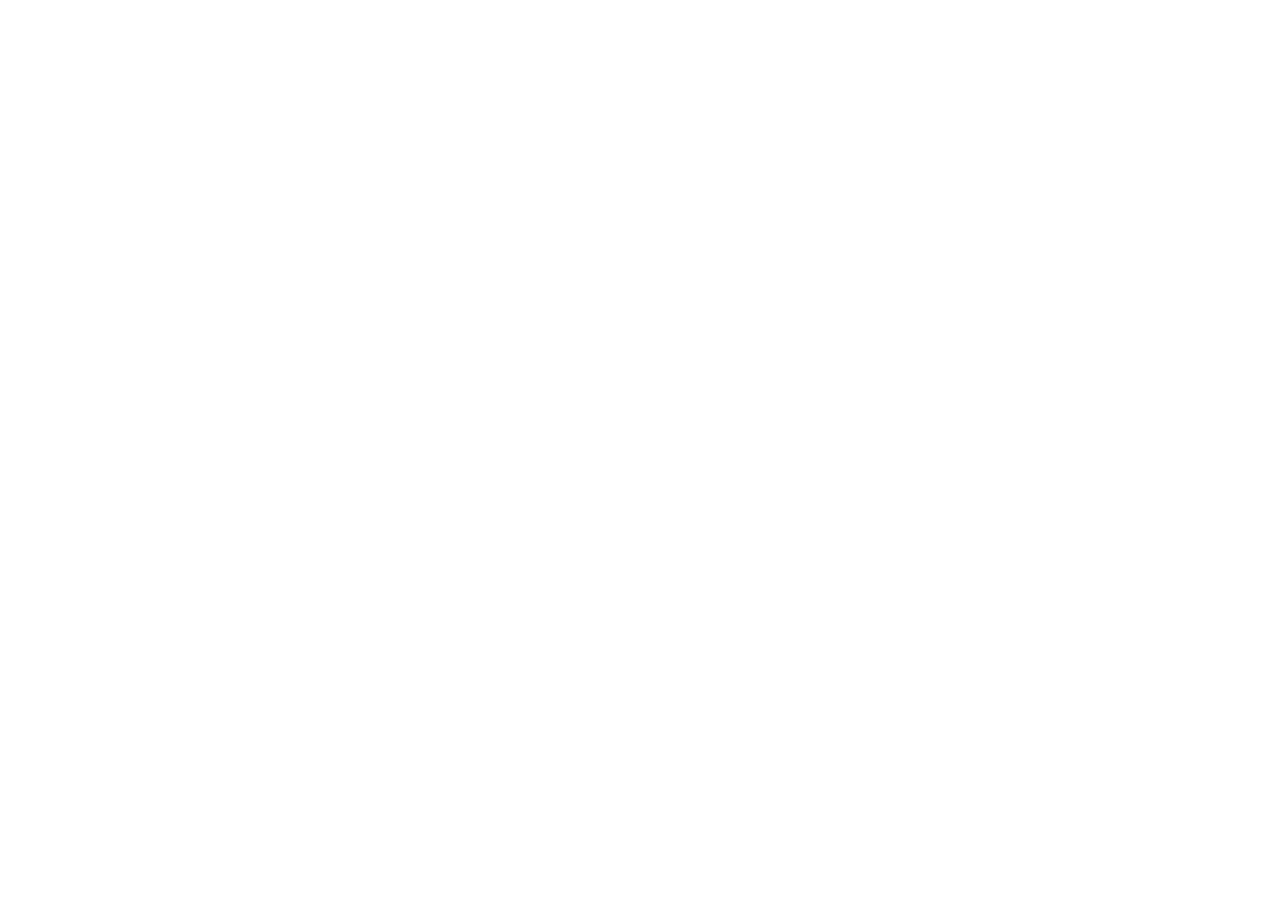
==== index.html @ 2a5782d4 "→ [Commit to main] → [Pull origin] → [Push origin]" ====
<!DOCTYPE html>
<html lang="zh-CN">
<head>
  <meta charset="UTF-8">
  <meta name="viewport" content="width=device-width, initial-scale=1.0">
  <title>果核镇</title>
  <link rel="stylesheet" href="css/common.css">
</head>
<body>
  <header id="nav" data-section="nav"></header>

  <main>
    <section id="hero" data-section="hero"></section>
    <section id="world" data-section="world"></section>
    <section id="lineup" data-section="lineup"></section>
    <section id="team" data-section="team"></section>
  </main>

  <footer id="footer" data-section="footer"></footer>

  <script type="module" src="js/nav.js"></script>
  <script type="module" src="js/hero.js"></script>
  <script type="module" src="js/world.js"></script>
  <script type="module" src="js/lineup.js"></script>
  <script type="module" src="js/team.js"></script>
  <script type="module" src="js/footer.js"></script>
</body>
</html>
---- css/common.css ----
:root {
  /* 设计令牌位置（严格对齐 docs/PRD.md §5.2，精确色号待校准后统一填入，严禁页面硬编码色值） */

  /* 1. 森系画布与卡片：--bg-canvas, --bg-surface, --bg-surface-translucent, --bg-wood-deep, --bg-moss-soft, --bg-scrim */

  /* 2. 文字与木纹边框：--text-primary, --text-secondary, --text-muted, --text-on-wood, --border-soft, --border-wood */

  /* 3. 灯火、光尘与状态：--accent-lantern, --accent-sunbeam, --accent-wax, --state-safe-bg, --state-safe-text, --state-midnight-tint */

  /* 4. 8 角色 UI 单一主色（及配套浅底 --role-*-soft）：
     --role-pineapple, --role-strawberry, --role-pomelo, --role-bergamot,
     --role-peach, --role-grape, --role-apple, --role-sugarapple */

  /* 5. 圆角与暖色阴影：--radius-sm, --radius-md, --radius-lg, --radius-pill, --shadow-card, --shadow-float, --shadow-modal, --glow-lantern */

  /* 6. 排版、间距、动效与层级：--font-display, --font-body, --text-hero ~ --text-caption, --space-1 ~ --space-8, --container-max, --ease-gentle, --dur-fast, --dur-base, --dur-portal, --dur-stamp, --z-nav ~ --z-modal */
}
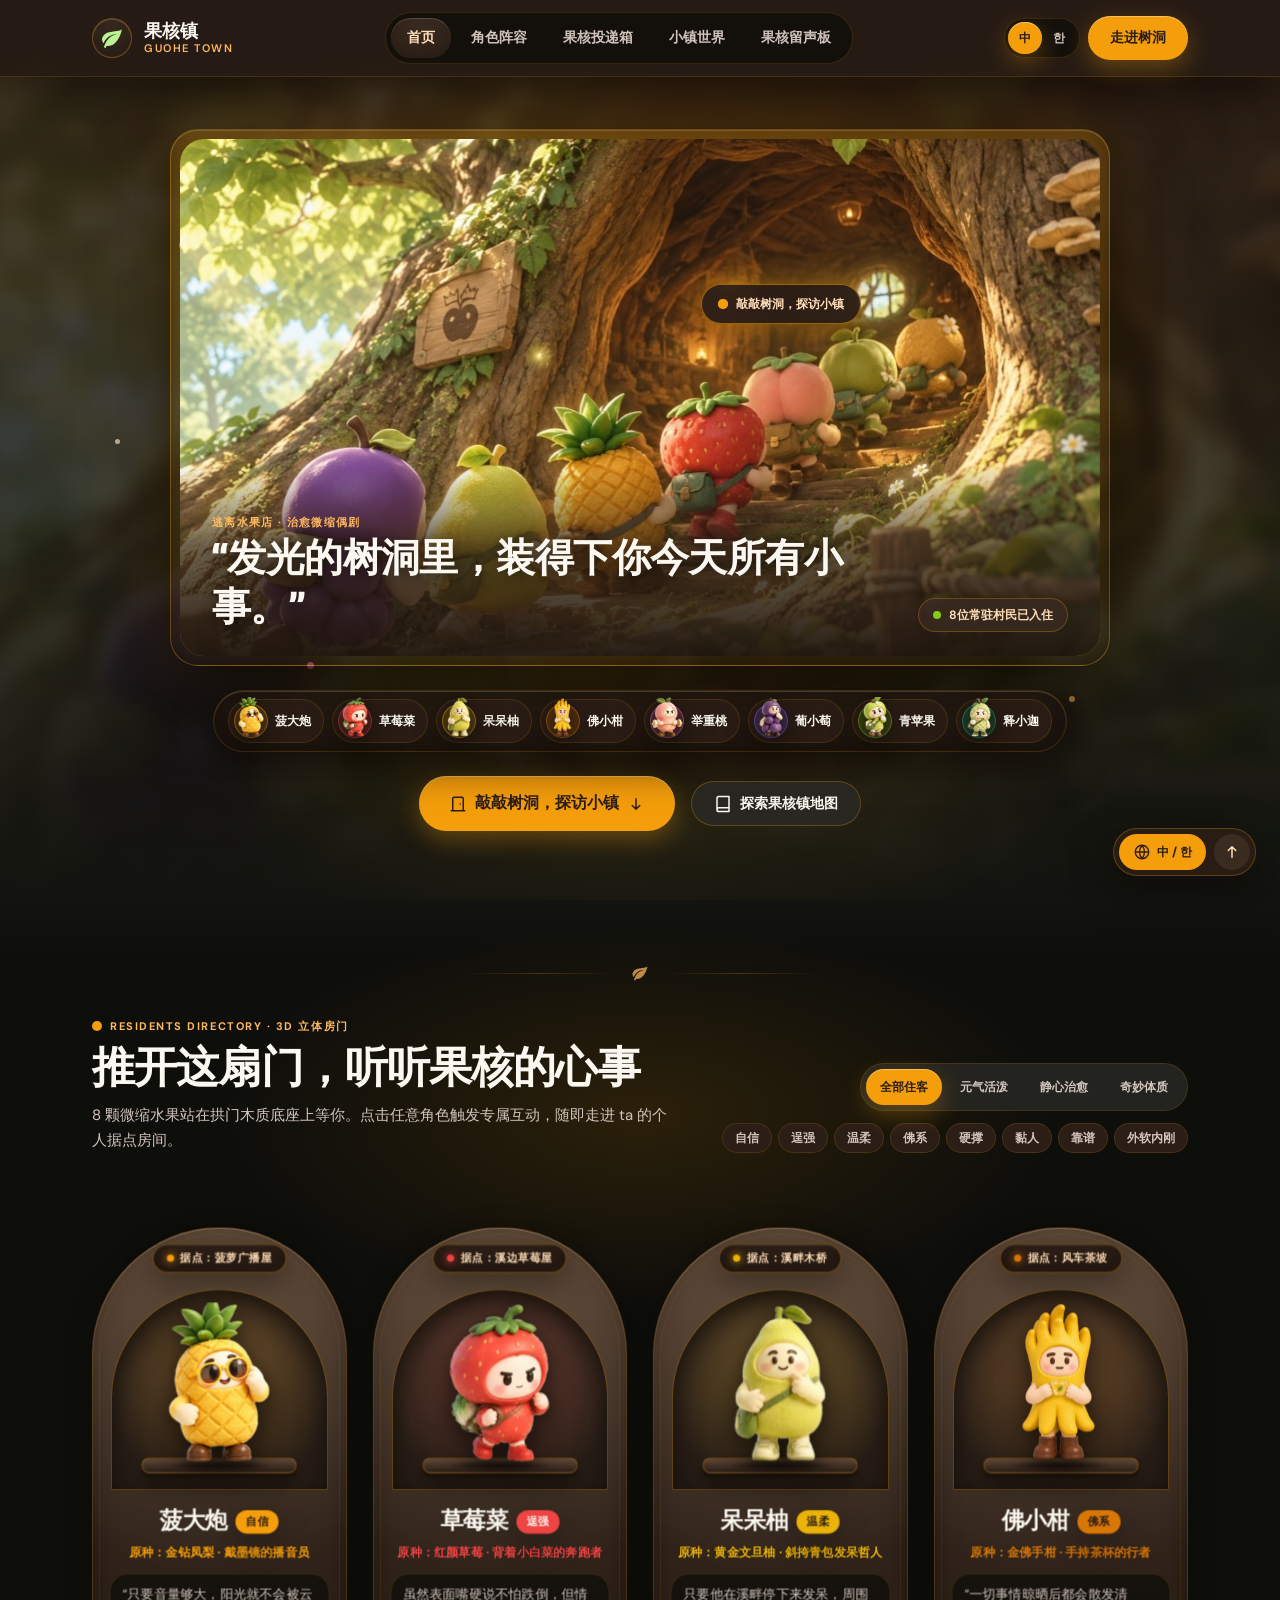
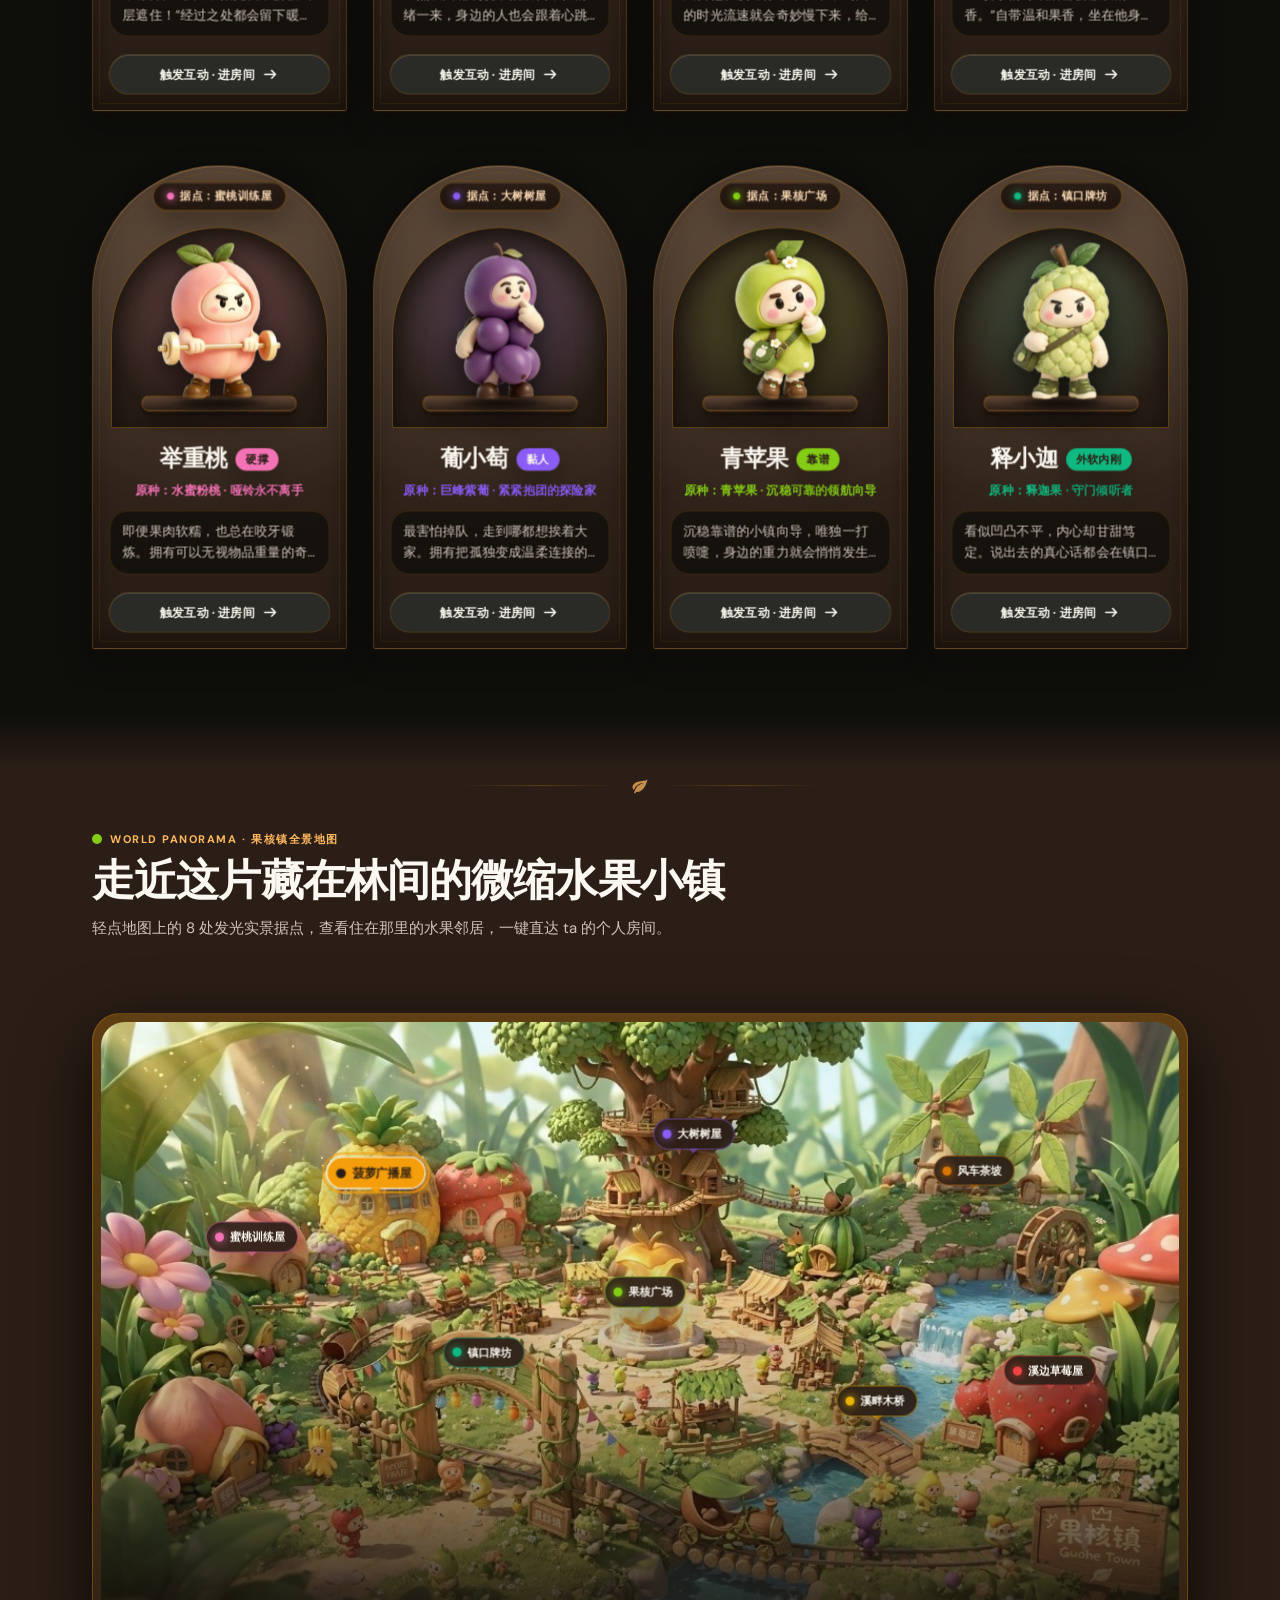
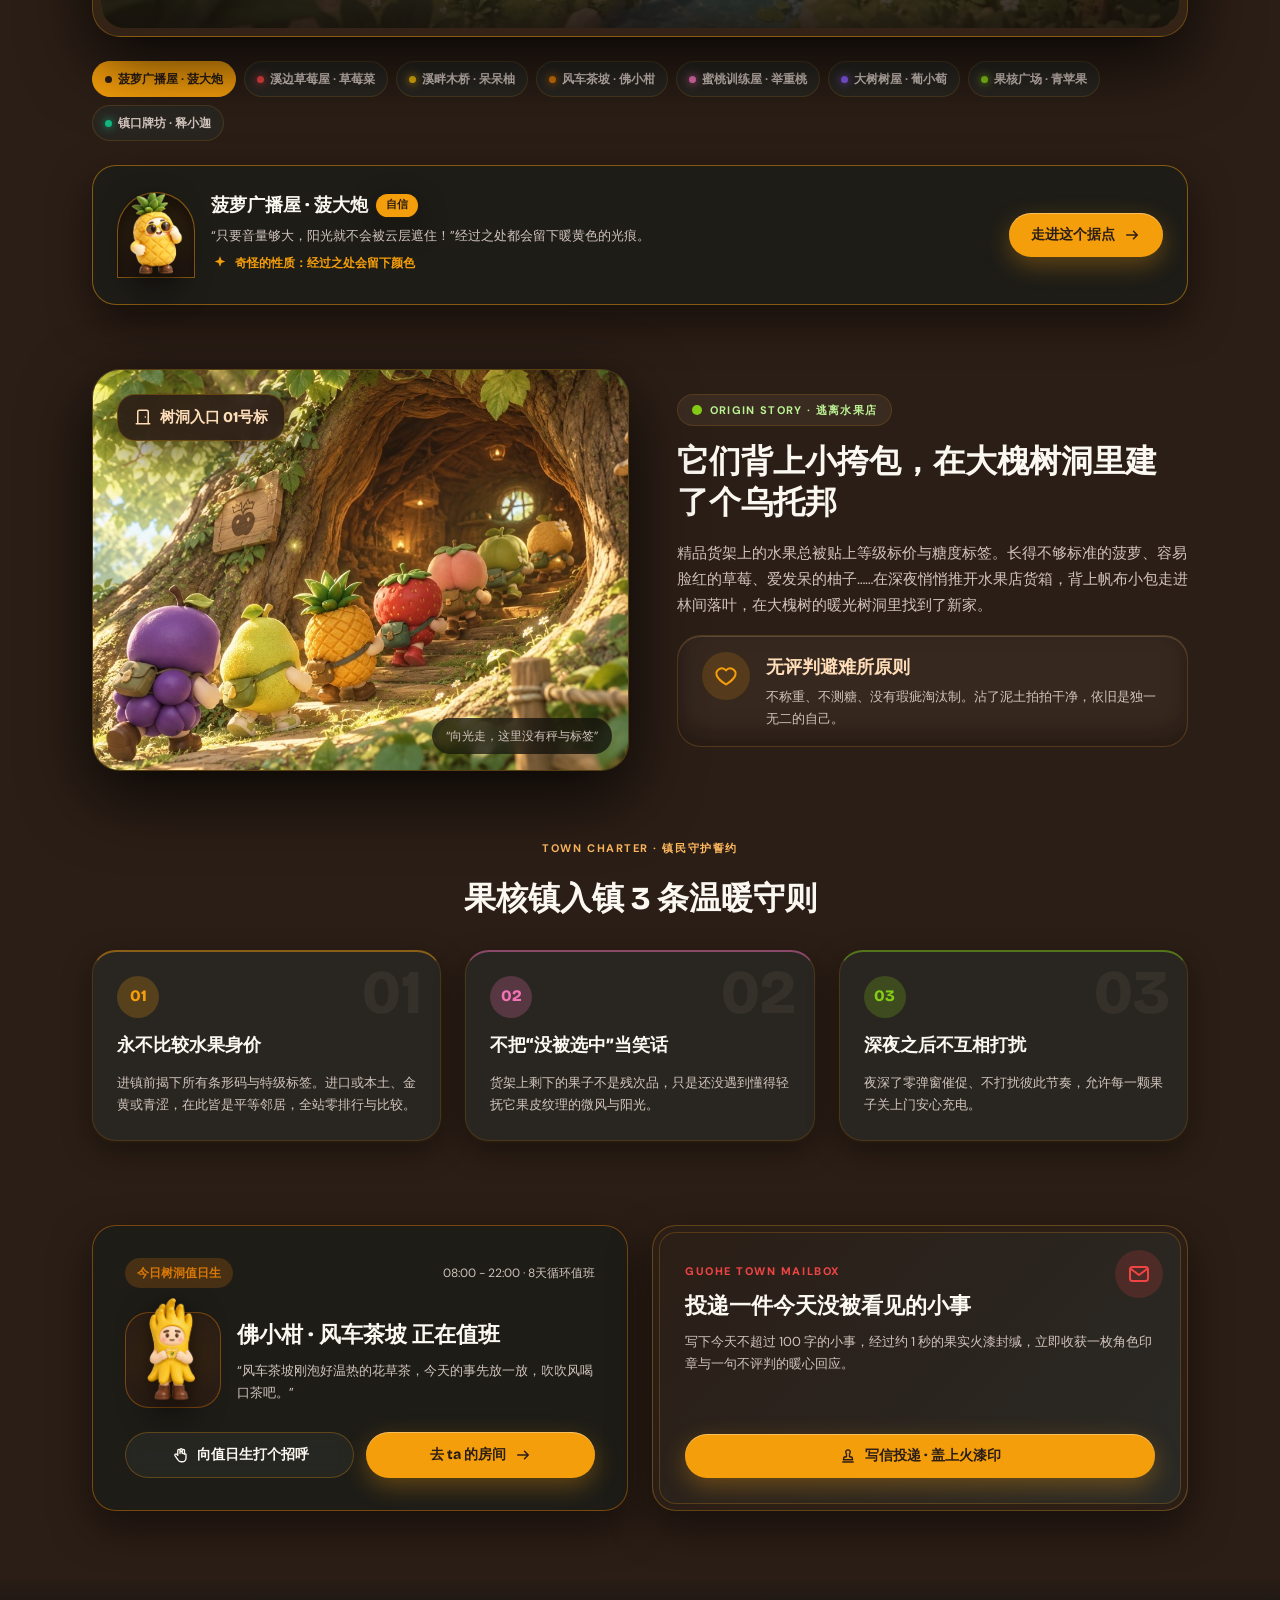
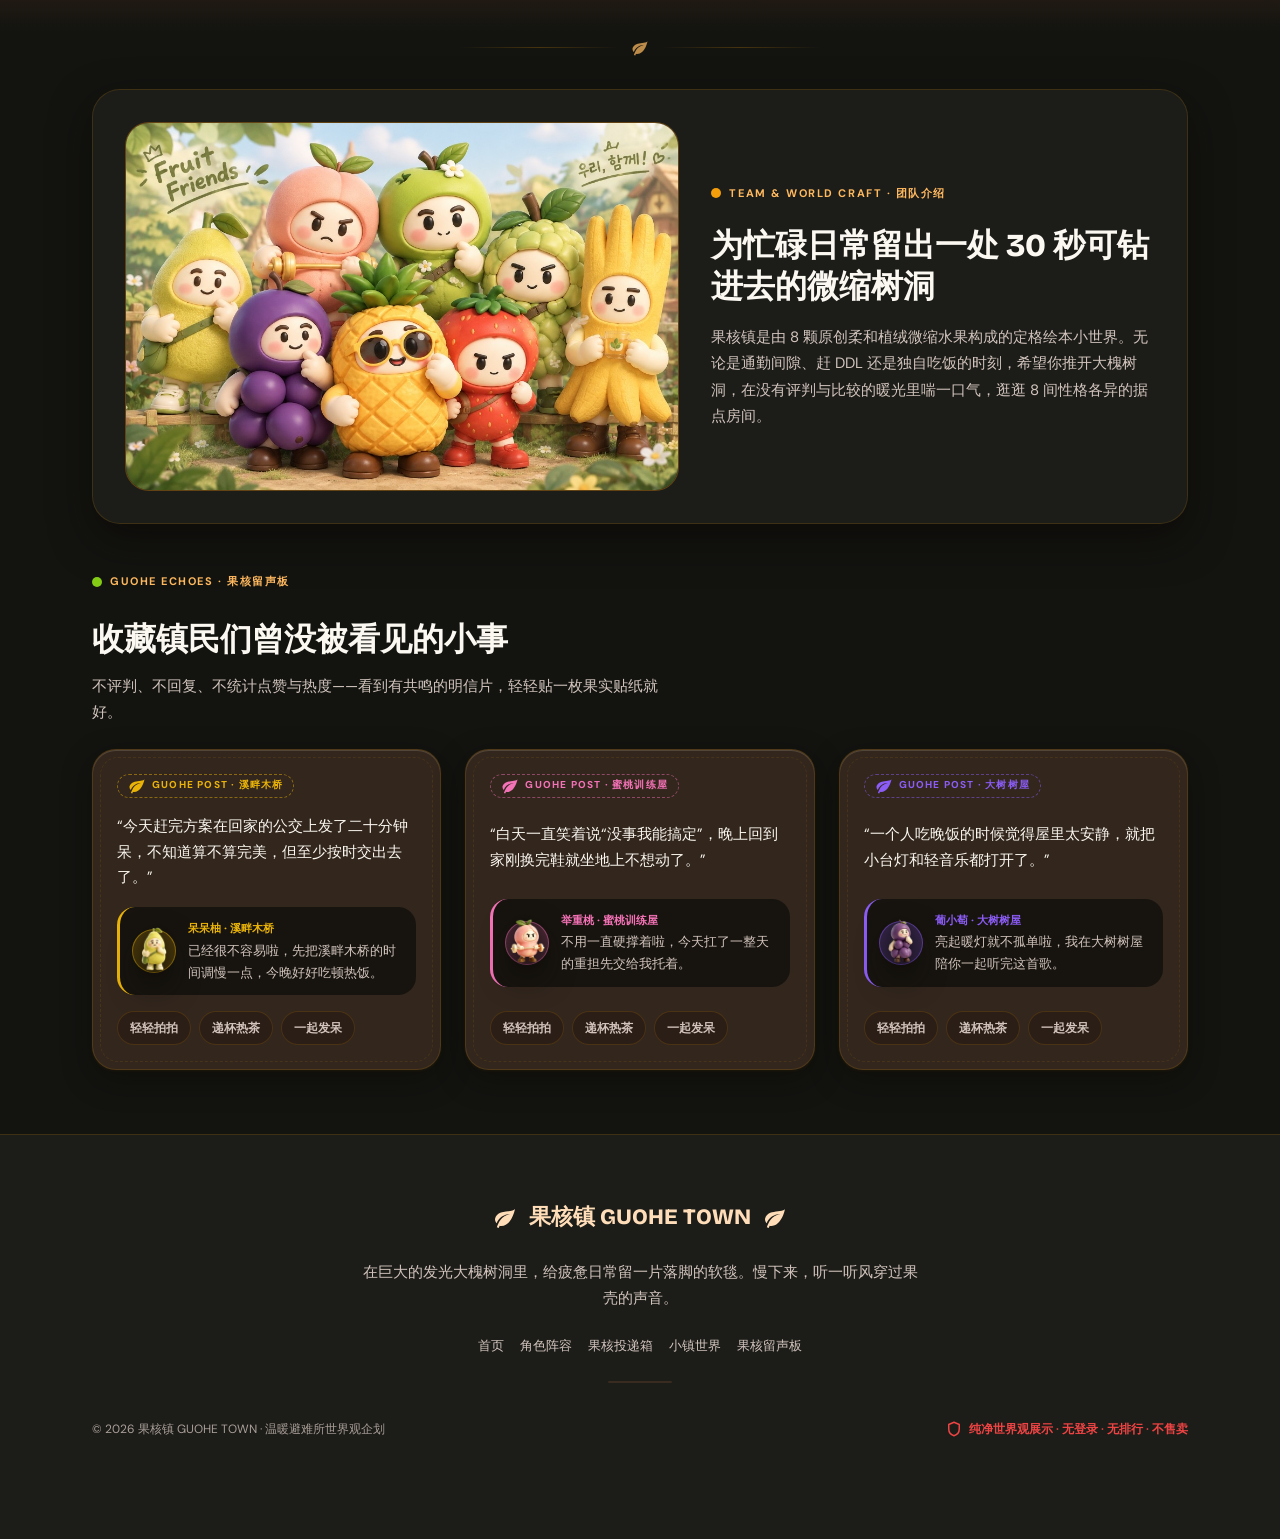
==== commit 0c4be049: "[Commit to main] → [Pull origin] → [Push origin]" ====
--- a/index.html
+++ b/index.html
@@ -3,26 +3,31 @@
 <head>
   <meta charset="UTF-8">
   <meta name="viewport" content="width=device-width, initial-scale=1.0">
-  <title>果核镇</title>
-  <link rel="stylesheet" href="css/common.css">
+  <meta name="description" content="果核镇 GUOHE TOWN — 8颗逃离水果店的微缩水果在大槐树洞里筑起的暖光避难所。">
+  <title>果核镇 GUOHE TOWN</title>
+  <link rel="preconnect" href="https://fonts.googleapis.com">
+  <link rel="preconnect" href="https://fonts.gstatic.com" crossorigin>
+  <link href="https://fonts.googleapis.com/css2?family=Bricolage+Grotesque:wght@600;700;800&family=DM+Sans:wght@400;500;600;700&display=swap" rel="stylesheet">
+  <link rel="stylesheet" href="./css/common.css">
 </head>
 <body>
   <header id="nav" data-section="nav"></header>
 
   <main>
     <section id="hero" data-section="hero"></section>
+    <section id="lineup" data-section="lineup"></section>
     <section id="world" data-section="world"></section>
-    <section id="lineup" data-section="lineup"></section>
     <section id="team" data-section="team"></section>
   </main>
 
   <footer id="footer" data-section="footer"></footer>
+  <div id="toast-root" class="guohe-toast" role="status" aria-live="polite"></div>
 
-  <script type="module" src="js/nav.js"></script>
-  <script type="module" src="js/hero.js"></script>
-  <script type="module" src="js/world.js"></script>
-  <script type="module" src="js/lineup.js"></script>
-  <script type="module" src="js/team.js"></script>
-  <script type="module" src="js/footer.js"></script>
+  <script type="module" src="./js/nav.js"></script>
+  <script type="module" src="./js/hero.js"></script>
+  <script type="module" src="./js/lineup.js"></script>
+  <script type="module" src="./js/world.js"></script>
+  <script type="module" src="./js/team.js"></script>
+  <script type="module" src="./js/footer.js"></script>
 </body>
 </html>
--- a/css/common.css
+++ b/css/common.css
@@ -1,17 +1,3193 @@
+/* 负责人：果核镇共同团队 · 全站设计令牌与基础样式（严格对齐 docs/PRD.md §5.2，严禁在 :root 外硬编码颜色值） */
+
 :root {
-  /* 设计令牌位置（严格对齐 docs/PRD.md §5.2，精确色号待校准后统一填入，严禁页面硬编码色值） */
-
-  /* 1. 森系画布与卡片：--bg-canvas, --bg-surface, --bg-surface-translucent, --bg-wood-deep, --bg-moss-soft, --bg-scrim */
-
-  /* 2. 文字与木纹边框：--text-primary, --text-secondary, --text-muted, --text-on-wood, --border-soft, --border-wood */
-
-  /* 3. 灯火、光尘与状态：--accent-lantern, --accent-sunbeam, --accent-wax, --state-safe-bg, --state-safe-text, --state-midnight-tint */
-
-  /* 4. 8 角色 UI 单一主色（及配套浅底 --role-*-soft）：
-     --role-pineapple, --role-strawberry, --role-pomelo, --role-bergamot,
-     --role-peach, --role-grape, --role-apple, --role-sugarapple */
-
-  /* 5. 圆角与暖色阴影：--radius-sm, --radius-md, --radius-lg, --radius-pill, --shadow-card, --shadow-float, --shadow-modal, --glow-lantern */
-
-  /* 6. 排版、间距、动效与层级：--font-display, --font-body, --text-hero ~ --text-caption, --space-1 ~ --space-8, --container-max, --ease-gentle, --dur-fast, --dur-base, --dur-portal, --dur-stamp, --z-nav ~ --z-modal */
-}
+  /* 1. 森系画布与卡片 */
+  --bg-canvas: #FBF8F1;
+  --bg-surface: #131410;
+  --bg-surface-lowest: #0E0E0B;
+  --bg-surface-low: #1C1C18;
+  --bg-surface-mid: #20201C;
+  --bg-surface-high: #2A2A26;
+  --bg-surface-highest: #353530;
+  --bg-surface-translucent: rgba(43, 30, 22, 0.86);
+  --bg-surface-lowest-soft: rgba(14, 14, 11, 0.74);
+  --bg-surface-low-soft: rgba(28, 28, 24, 0.90);
+  --bg-surface-high-soft: rgba(42, 42, 38, 0.78);
+  --bg-wood-deep: #2B1E16;
+  --bg-wood-deep-soft: rgba(43, 30, 22, 0.92);
+  --bg-wood-elevated: #3A2B21;
+  --bg-wood-elevated-soft: rgba(58, 43, 33, 0.82);
+  --bg-wood-niche: rgba(20, 14, 10, 0.52);
+  --bg-moss-soft: rgba(91, 140, 58, 0.16);
+  --bg-scrim: rgba(43, 30, 22, 0.78);
+  --bg-stationery-field: rgba(43, 30, 22, 0.06);
+  --bg-stationery-field-hover: rgba(43, 30, 22, 0.12);
+
+  /* 2. 文字与木纹边框 */
+  --text-primary: #2B1E16;
+  --text-secondary: #54433A;
+  --text-muted: #9B8E88;
+  --text-on-wood: #FBF8F1;
+  --text-on-wood-body: #E5E2DB;
+  --text-on-wood-muted: #D2C4BD;
+  --text-on-wood-subtle: rgba(210, 196, 189, 0.78);
+  --text-on-cream-muted: rgba(43, 30, 22, 0.72);
+  --text-on-cream-placeholder: rgba(43, 30, 22, 0.44);
+  --border-soft: rgba(245, 158, 11, 0.15);
+  --border-wood: rgba(245, 158, 11, 0.28);
+  --border-wood-strong: rgba(245, 158, 11, 0.54);
+  --border-highlight-top: rgba(255, 236, 209, 0.16);
+  --border-dashed-warm: rgba(245, 158, 11, 0.22);
+  --border-cream-soft: rgba(43, 30, 22, 0.14);
+  --watermark-subtle: rgba(255, 221, 184, 0.06);
+  --bg-shelf-bar: rgba(34, 24, 18, 0.82);
+
+  /* 3. 灯火、光尘与状态 */
+  --accent-lantern: #F59E0B;
+  --accent-lantern-hover: #FFDDB8;
+  --accent-lantern-soft: rgba(245, 158, 11, 0.16);
+  --accent-lantern-glow: rgba(245, 158, 11, 0.36);
+  --accent-sunbeam: #FFB95F;
+  --accent-moss: #A0D57A;
+  --accent-moss-bright: #BBF293;
+  --accent-wax: #EF4444;
+  --accent-wax-hover: #DC2626;
+  --accent-wax-soft: rgba(239, 68, 68, 0.18);
+  --state-safe-bg: #FEF3C7;
+  --state-safe-text: #472A00;
+
+  /* 4. 8 角色 UI 单一主色（配套浅底 --role-*-soft、氛围淡彩与 WCAG AA 对比文字色） */
+  --role-pineapple: #F59E0B;
+  --role-pineapple-soft: #FEF3C7;
+  --role-pineapple-tint: rgba(245, 158, 11, 0.22);
+  --role-pineapple-ring: rgba(245, 158, 11, 0.48);
+  --role-pineapple-ink: #2B1E16;
+
+  --role-strawberry: #EF4444;
+  --role-strawberry-soft: #FEE2E2;
+  --role-strawberry-tint: rgba(239, 68, 68, 0.22);
+  --role-strawberry-ring: rgba(239, 68, 68, 0.48);
+  --role-strawberry-ink: #FBF8F1;
+
+  --role-pomelo: #EAB308;
+  --role-pomelo-soft: #FEF9C3;
+  --role-pomelo-tint: rgba(234, 179, 8, 0.22);
+  --role-pomelo-ring: rgba(234, 179, 8, 0.48);
+  --role-pomelo-ink: #2B1E16;
+
+  --role-bergamot: #D97706;
+  --role-bergamot-soft: #FFEDD5;
+  --role-bergamot-tint: rgba(217, 119, 6, 0.22);
+  --role-bergamot-ring: rgba(217, 119, 6, 0.48);
+  --role-bergamot-ink: #2B1E16;
+
+  --role-peach: #F472B6;
+  --role-peach-soft: #FCE7F3;
+  --role-peach-tint: rgba(244, 114, 182, 0.22);
+  --role-peach-ring: rgba(244, 114, 182, 0.48);
+  --role-peach-ink: #2B1E16;
+
+  --role-grape: #8B5CF6;
+  --role-grape-soft: #EDE9FE;
+  --role-grape-tint: rgba(139, 92, 246, 0.24);
+  --role-grape-ring: rgba(139, 92, 246, 0.50);
+  --role-grape-ink: #FBF8F1;
+
+  --role-apple: #84CC16;
+  --role-apple-soft: #ECFCCB;
+  --role-apple-tint: rgba(132, 204, 22, 0.22);
+  --role-apple-ring: rgba(132, 204, 22, 0.48);
+  --role-apple-ink: #2B1E16;
+
+  --role-sugarapple: #10B981;
+  --role-sugarapple-soft: #D1FAE5;
+  --role-sugarapple-tint: rgba(16, 185, 129, 0.22);
+  --role-sugarapple-ring: rgba(16, 185, 129, 0.48);
+  --role-sugarapple-ink: #2B1E16;
+
+  /* 5. 圆角、立体阴影与渐变令牌 */
+  --radius-sm: 12px;
+  --radius-md: 18px;
+  --radius-lg: 24px;
+  --radius-xl: 28px;
+  --radius-pill: 999px;
+
+  --shadow-card: 0 10px 30px rgba(10, 6, 3, 0.44), 0 1px 3px rgba(245, 158, 11, 0.09);
+  --shadow-float: 0 16px 40px rgba(10, 6, 3, 0.58);
+  --shadow-modal: 0 24px 68px rgba(0, 0, 0, 0.78);
+  --shadow-cta: 0 8px 24px rgba(245, 158, 11, 0.32), inset 0 1px 0 rgba(255, 255, 255, 0.34);
+  --shadow-cta-hover: 0 12px 32px rgba(245, 158, 11, 0.48), inset 0 1px 0 rgba(255, 255, 255, 0.42);
+  --shadow-wax: 0 8px 24px rgba(239, 68, 68, 0.38);
+  --shadow-inset-wood: inset 0 1px 0 rgba(255, 232, 200, 0.18), inset 0 -12px 24px rgba(10, 6, 3, 0.38);
+  --shadow-niche-inset: inset 0 10px 28px rgba(8, 5, 2, 0.68), inset 0 1px 0 rgba(255, 221, 184, 0.16);
+  --shadow-pedestal-lip: 0 4px 0 #1C130E, 0 8px 18px rgba(8, 5, 2, 0.55);
+  --shadow-portal-aura: 0 28px 72px rgba(0, 0, 0, 0.72), 0 0 60px rgba(245, 158, 11, 0.14);
+  --shadow-figure-3d: drop-shadow(0 14px 16px rgba(10, 6, 3, 0.58)) drop-shadow(0 2px 6px rgba(10, 6, 3, 0.42));
+  --shadow-figure-hover: drop-shadow(0 22px 22px rgba(10, 6, 3, 0.64)) drop-shadow(0 0 14px var(--card-ring));
+  --shadow-ground: radial-gradient(ellipse at center, rgba(10, 6, 3, 0.68) 0%, rgba(10, 6, 3, 0.28) 52%, rgba(10, 6, 3, 0) 76%);
+  --shadow-text-hero: 0 4px 18px rgba(14, 10, 6, 0.72);
+  --glow-lantern: 0 0 28px rgba(245, 158, 11, 0.54);
+  --glow-focus: 0 0 0 3px rgba(245, 158, 11, 0.44), 0 0 18px rgba(245, 158, 11, 0.28);
+
+  --grad-hero-scrim: linear-gradient(to top, #131410 0%, rgba(19, 20, 16, 0.62) 48%, rgba(43, 30, 22, 0.74) 100%);
+  --grad-hero-radial: radial-gradient(circle at 50% 42%, rgba(245, 158, 11, 0.18) 0%, rgba(19, 20, 16, 0) 72%);
+  --grad-portal-rim: linear-gradient(180deg, rgba(245, 158, 11, 0.26) 0%, rgba(245, 158, 11, 0.04) 100%);
+  --grad-portal-caption: linear-gradient(to top, rgba(31, 21, 15, 0.96) 0%, rgba(43, 30, 22, 0.68) 58%, rgba(43, 30, 22, 0) 100%);
+  --grad-transition-radial: radial-gradient(circle at center, rgba(245, 158, 11, 0.56) 0%, rgba(43, 30, 22, 0.96) 72%);
+  --grad-mailbox-card: linear-gradient(135deg, #2B1E16 0%, #2A2A26 100%);
+  --grad-lineup-ambient: radial-gradient(ellipse at center, rgba(238, 152, 0, 0.13) 0%, rgba(19, 20, 16, 0) 72%);
+  --grad-door-shell: linear-gradient(180deg, #4B382A 0%, #36281E 48%, #261B14 100%);
+  --grad-door-sheen: radial-gradient(circle at var(--sheen-x, 50%) var(--sheen-y, 20%), rgba(255, 221, 184, 0.22) 0%, rgba(255, 221, 184, 0) 64%);
+  --grad-niche-cone: conic-gradient(from 180deg at 50% 0%, rgba(255, 221, 184, 0) 136deg, rgba(255, 228, 196, 0.16) 180deg, rgba(255, 221, 184, 0) 224deg);
+  --grad-pedestal: linear-gradient(180deg, #624937 0%, #3E2D22 65%, #2B1E16 100%);
+  --grad-divider-line: linear-gradient(90deg, transparent 0%, rgba(245, 158, 11, 0.32) 50%, transparent 100%);
+  --grad-map-vignette: linear-gradient(to top, rgba(24, 17, 12, 0.90) 0%, rgba(24, 17, 12, 0.22) 38%, rgba(24, 17, 12, 0) 68%);
+  --grad-section-seam-dark: linear-gradient(180deg, #131410 0%, #0E0E0B 100%);
+  --grad-section-seam-wood: linear-gradient(180deg, #0E0E0B 0%, #2B1E16 100%);
+  --grad-section-seam-back: linear-gradient(180deg, #2B1E16 0%, #131410 100%);
+
+  /* 6. 排版、间距、动效与层级 */
+  --font-display: 'Bricolage Grotesque', ui-rounded, 'Hiragino Maru Gothic ProN', 'PingFang SC', 'Microsoft YaHei', 'Apple SD Gothic Neo', sans-serif;
+  --font-body: 'DM Sans', 'PingFang SC', 'Hiragino Sans GB', 'Microsoft YaHei', 'Apple SD Gothic Neo', sans-serif;
+  --text-hero: clamp(1.7rem, 3.5vw, 2.45rem);
+  --text-display: clamp(1.75rem, 3.4vw, 2.7rem);
+  --text-h2: clamp(1.5rem, 2.8vw, 2rem);
+  --text-h3: 1.375rem;
+  --text-title: 1.125rem;
+  --text-body-lg: 1.0625rem;
+  --text-body: 0.9375rem;
+  --text-sm: 0.8125rem;
+  --text-caption: 0.75rem;
+
+  --space-1: 4px;
+  --space-2: 8px;
+  --space-3: 12px;
+  --space-4: 16px;
+  --space-5: 24px;
+  --space-6: 32px;
+  --space-7: 48px;
+  --space-8: 64px;
+  --container-max: 1160px;
+  --nav-height: 76px;
+
+  --ease-gentle: cubic-bezier(0.25, 1, 0.5, 1);
+  --ease-spring: cubic-bezier(0.34, 1.56, 0.64, 1);
+  --dur-fast: 180ms;
+  --dur-base: 280ms;
+  --dur-slow: 520ms;
+  --dur-portal: 900ms;
+  --dur-stamp: 950ms;
+
+  --z-base: 1;
+  --z-floating: 30;
+  --z-nav: 50;
+  --z-modal: 60;
+  --z-portal: 70;
+  --z-toast: 80;
+}
+
+/* 角色单一主色局部作用域映射 */
+[data-role="pineapple"]  { --card-accent: var(--role-pineapple);  --card-soft: var(--role-pineapple-soft);  --card-tint: var(--role-pineapple-tint);  --card-ring: var(--role-pineapple-ring);  --card-ink: var(--role-pineapple-ink); }
+[data-role="strawberry"] { --card-accent: var(--role-strawberry); --card-soft: var(--role-strawberry-soft); --card-tint: var(--role-strawberry-tint); --card-ring: var(--role-strawberry-ring); --card-ink: var(--role-strawberry-ink); }
+[data-role="pomelo"]     { --card-accent: var(--role-pomelo);     --card-soft: var(--role-pomelo-soft);     --card-tint: var(--role-pomelo-tint);     --card-ring: var(--role-pomelo-ring);     --card-ink: var(--role-pomelo-ink); }
+[data-role="bergamot"]   { --card-accent: var(--role-bergamot);   --card-soft: var(--role-bergamot-soft);   --card-tint: var(--role-bergamot-tint);   --card-ring: var(--role-bergamot-ring);   --card-ink: var(--role-bergamot-ink); }
+[data-role="peach"]      { --card-accent: var(--role-peach);      --card-soft: var(--role-peach-soft);      --card-tint: var(--role-peach-tint);      --card-ring: var(--role-peach-ring);      --card-ink: var(--role-peach-ink); }
+[data-role="grape"]      { --card-accent: var(--role-grape);      --card-soft: var(--role-grape-soft);      --card-tint: var(--role-grape-tint);      --card-ring: var(--role-grape-ring);      --card-ink: var(--role-grape-ink); }
+[data-role="apple"]      { --card-accent: var(--role-apple);      --card-soft: var(--role-apple-soft);      --card-tint: var(--role-apple-tint);      --card-ring: var(--role-apple-ring);      --card-ink: var(--role-apple-ink); }
+[data-role="sugarapple"] { --card-accent: var(--role-sugarapple); --card-soft: var(--role-sugarapple-soft); --card-tint: var(--role-sugarapple-tint); --card-ring: var(--role-sugarapple-ring); --card-ink: var(--role-sugarapple-ink); }
+
+/* ======================== 基础重置 ======================== */
+*,
+*::before,
+*::after {
+  box-sizing: border-box;
+}
+
+html {
+  scroll-behavior: smooth;
+  font-size: 16px;
+}
+
+body {
+  margin: 0;
+  padding: 0;
+  font-family: var(--font-body);
+  font-size: var(--text-body);
+  line-height: 1.68;
+  color: var(--text-on-wood-body);
+  background-color: var(--bg-surface);
+  -webkit-font-smoothing: antialiased;
+  overflow-x: hidden;
+}
+
+body.modal-open {
+  overflow: hidden;
+}
+
+img {
+  display: block;
+  max-width: 100%;
+  height: auto;
+}
+
+button,
+input,
+textarea,
+select {
+  font: inherit;
+  color: inherit;
+}
+
+button {
+  cursor: pointer;
+  border: none;
+  background: transparent;
+}
+
+a {
+  color: inherit;
+  text-decoration: none;
+}
+
+:focus-visible {
+  outline: none;
+  box-shadow: var(--glow-focus);
+}
+
+.container {
+  width: 100%;
+  max-width: var(--container-max);
+  margin: 0 auto;
+  padding-inline: var(--space-4);
+}
+
+@media (min-width: 768px) {
+  .container {
+    padding-inline: var(--space-5);
+  }
+}
+
+@media (min-width: 1024px) {
+  .container {
+    padding-inline: var(--space-6);
+  }
+}
+
+.icon-svg {
+  width: 18px;
+  height: 18px;
+  flex-shrink: 0;
+  display: inline-block;
+  vertical-align: middle;
+}
+
+.icon-svg--lg {
+  width: 24px;
+  height: 24px;
+}
+
+/* 森系绘本区块装饰分割线 & 滚动轻浮现 */
+.storybook-divider {
+  position: relative;
+  z-index: 1;
+  display: flex;
+  align-items: center;
+  justify-content: center;
+  gap: var(--space-3);
+  width: 100%;
+  max-width: 360px;
+  margin: 0 auto var(--space-6);
+  color: var(--accent-sunbeam);
+  opacity: 0.72;
+}
+
+.storybook-divider::before,
+.storybook-divider::after {
+  content: "";
+  flex: 1;
+  height: 1px;
+  background: var(--grad-divider-line);
+}
+
+.reveal-up {
+  opacity: 0;
+  transform: translateY(18px);
+  transition: opacity 0.62s var(--ease-gentle), transform 0.62s var(--ease-gentle);
+  transition-delay: var(--reveal-delay, 0ms);
+}
+
+.reveal-up.is-revealed {
+  opacity: 1;
+  transform: translateY(0);
+}
+
+/* ======================== 顶部悬浮导航 (#nav) ======================== */
+.site-nav {
+  position: fixed;
+  top: 0;
+  left: 0;
+  right: 0;
+  z-index: var(--z-nav);
+  background: var(--bg-surface-translucent);
+  backdrop-filter: blur(18px);
+  -webkit-backdrop-filter: blur(18px);
+  border-bottom: 1px solid var(--border-soft);
+  box-shadow: var(--shadow-float);
+}
+
+.site-nav__inner {
+  height: var(--nav-height);
+  display: flex;
+  align-items: center;
+  justify-content: space-between;
+  gap: var(--space-3);
+}
+
+.brand-mark {
+  display: inline-flex;
+  align-items: center;
+  gap: var(--space-3);
+  min-height: 44px;
+}
+
+.brand-mark__emblem {
+  width: 40px;
+  height: 40px;
+  border-radius: var(--radius-pill);
+  background: var(--bg-wood-elevated);
+  border: 1px solid var(--border-wood);
+  box-shadow: var(--shadow-inset-wood);
+  display: inline-flex;
+  align-items: center;
+  justify-content: center;
+  color: var(--accent-moss-bright);
+  transition: transform var(--dur-base) var(--ease-spring);
+}
+
+.brand-mark:hover .brand-mark__emblem {
+  transform: rotate(-8deg) scale(1.06);
+}
+
+.brand-mark__text {
+  display: flex;
+  flex-direction: column;
+  line-height: 1.15;
+}
+
+.brand-mark__title {
+  font-family: var(--font-display);
+  font-size: var(--text-title);
+  font-weight: 800;
+  color: var(--text-on-wood);
+  letter-spacing: -0.01em;
+}
+
+.brand-mark__sub {
+  font-size: 11px;
+  font-weight: 600;
+  letter-spacing: 0.14em;
+  color: var(--accent-sunbeam);
+  text-transform: uppercase;
+}
+
+.nav-links {
+  display: none;
+  align-items: center;
+  gap: var(--space-1);
+  background: var(--bg-surface-lowest-soft);
+  border: 1px solid var(--border-soft);
+  padding: 5px;
+  border-radius: var(--radius-pill);
+}
+
+@media (min-width: 1024px) {
+  .nav-links {
+    display: flex;
+  }
+}
+
+.nav-links__item {
+  padding: 8px 16px;
+  border-radius: var(--radius-pill);
+  font-size: 14px;
+  font-weight: 600;
+  color: var(--text-on-wood-muted);
+  transition: background var(--dur-fast) var(--ease-gentle), color var(--dur-fast) var(--ease-gentle);
+  white-space: nowrap;
+}
+
+.nav-links__item:hover {
+  color: var(--text-on-wood);
+  background: var(--bg-surface-high);
+}
+
+.nav-links__item.is-active {
+  background: var(--bg-wood-elevated);
+  color: var(--accent-lantern-hover);
+  box-shadow: var(--shadow-inset-wood);
+}
+
+.nav-actions {
+  display: flex;
+  align-items: center;
+  gap: var(--space-2);
+}
+
+.lang-switch {
+  display: inline-flex;
+  align-items: center;
+  background: var(--bg-surface-lowest-soft);
+  border: 1px solid var(--border-soft);
+  padding: 3px;
+  border-radius: var(--radius-pill);
+}
+
+.lang-switch__btn {
+  min-width: 34px;
+  min-height: 32px;
+  padding: 4px 10px;
+  border-radius: var(--radius-pill);
+  font-size: var(--text-caption);
+  font-weight: 700;
+  color: var(--text-on-wood-muted);
+  transition: all var(--dur-fast) var(--ease-gentle);
+}
+
+.lang-switch__btn:hover {
+  color: var(--text-on-wood);
+}
+
+.lang-switch__btn.is-active {
+  background: var(--accent-lantern);
+  color: var(--text-primary);
+  box-shadow: var(--shadow-cta);
+}
+
+.btn-amber {
+  display: inline-flex;
+  align-items: center;
+  justify-content: center;
+  gap: var(--space-2);
+  min-height: 44px;
+  padding: 10px 22px;
+  border-radius: var(--radius-pill);
+  background: var(--accent-lantern);
+  color: var(--text-primary);
+  font-family: var(--font-display);
+  font-size: 14px;
+  font-weight: 800;
+  box-shadow: var(--shadow-cta);
+  transition: transform var(--dur-fast) var(--ease-spring), background var(--dur-fast) var(--ease-gentle), box-shadow var(--dur-fast) var(--ease-gentle);
+  white-space: nowrap;
+}
+
+.btn-amber:hover {
+  background: var(--accent-lantern-hover);
+  box-shadow: var(--shadow-cta-hover);
+  transform: translateY(-1.5px);
+}
+
+.btn-amber:active {
+  transform: translateY(1.5px) scale(0.98);
+}
+
+.btn-wood {
+  display: inline-flex;
+  align-items: center;
+  justify-content: center;
+  gap: var(--space-2);
+  min-height: 44px;
+  padding: 10px 22px;
+  border-radius: var(--radius-pill);
+  background: var(--bg-surface-high-soft);
+  color: var(--text-on-wood);
+  border: 1px solid var(--border-wood);
+  font-size: 14px;
+  font-weight: 700;
+  backdrop-filter: blur(8px);
+  transition: background var(--dur-fast) var(--ease-gentle), transform var(--dur-fast) var(--ease-gentle), border-color var(--dur-fast) var(--ease-gentle);
+  white-space: nowrap;
+}
+
+.btn-wood:hover {
+  background: var(--bg-surface-highest);
+  border-color: var(--border-wood-strong);
+  transform: translateY(-1px);
+}
+
+.nav-cta-desktop {
+  display: none;
+}
+
+@media (min-width: 640px) {
+  .nav-cta-desktop {
+    display: inline-flex;
+  }
+}
+
+.nav-menu-toggle {
+  width: 44px;
+  height: 44px;
+  border-radius: var(--radius-pill);
+  background: var(--bg-wood-elevated);
+  border: 1px solid var(--border-soft);
+  color: var(--text-on-wood);
+  display: inline-flex;
+  align-items: center;
+  justify-content: center;
+}
+
+@media (min-width: 1024px) {
+  .nav-menu-toggle {
+    display: none;
+  }
+}
+
+.nav-drawer {
+  display: none;
+  padding: var(--space-3) var(--space-4) var(--space-5);
+  background: var(--bg-wood-deep-soft);
+  border-top: 1px solid var(--border-soft);
+}
+
+.nav-drawer.is-open {
+  display: flex;
+  flex-direction: column;
+  gap: var(--space-2);
+}
+
+.nav-drawer__link {
+  display: flex;
+  align-items: center;
+  justify-content: space-between;
+  min-height: 44px;
+  padding: 10px 16px;
+  border-radius: var(--radius-md);
+  background: var(--bg-wood-elevated-soft);
+  color: var(--text-on-wood);
+  font-weight: 700;
+}
+
+/* ======================== 首屏主视觉 (#hero) ======================== */
+main {
+  padding-top: var(--nav-height);
+}
+
+.hero {
+  position: relative;
+  min-height: calc(100vh - var(--nav-height));
+  display: flex;
+  align-items: center;
+  justify-content: center;
+  padding: var(--space-6) 0 var(--space-7);
+  overflow: hidden;
+  isolation: isolate;
+}
+
+.hero__bg {
+  position: absolute;
+  inset: -20px;
+  z-index: -2;
+  overflow: hidden;
+}
+
+.hero__bg-img {
+  width: 100%;
+  height: 100%;
+  object-fit: cover;
+  filter: blur(8px) brightness(0.54);
+  transform: scale(1.06);
+  transition: transform 0.6s var(--ease-gentle);
+  will-change: transform;
+}
+
+.hero__scrim {
+  position: absolute;
+  inset: 0;
+  z-index: -1;
+  background: var(--grad-hero-scrim);
+}
+
+.hero__radial {
+  position: absolute;
+  inset: 0;
+  z-index: -1;
+  background: var(--grad-hero-radial);
+  pointer-events: none;
+}
+
+.hero__dust {
+  position: absolute;
+  inset: 0;
+  pointer-events: none;
+  z-index: 1;
+}
+
+.dust-dot {
+  position: absolute;
+  border-radius: var(--radius-pill);
+  opacity: 0.72;
+  animation: dustFloat 5.5s ease-in-out infinite;
+}
+
+.dust-dot--1 { width: 8px; height: 8px; top: 20%; left: 14%; background: var(--accent-lantern); animation-delay: 0s; }
+.dust-dot--2 { width: 10px; height: 10px; top: 28%; right: 18%; background: var(--role-apple); animation-delay: 1.2s; }
+.dust-dot--3 { width: 7px; height: 7px; bottom: 28%; left: 24%; background: var(--role-peach); animation-delay: 2.1s; }
+.dust-dot--4 { width: 6px; height: 6px; bottom: 24%; right: 16%; background: var(--accent-sunbeam); animation-delay: 0.8s; }
+.dust-dot--5 { width: 5px; height: 5px; top: 44%; left: 9%; background: var(--accent-lantern-hover); animation-delay: 1.7s; }
+.dust-dot--6 { width: 6px; height: 6px; top: 16%; right: 32%; background: var(--role-pomelo); animation-delay: 2.6s; }
+
+@keyframes dustFloat {
+  0%, 100% { transform: translateY(0) scale(0.95); opacity: 0.55; }
+  50% { transform: translateY(-14px) scale(1.2); opacity: 0.95; }
+}
+
+.hero__content {
+  position: relative;
+  z-index: 2;
+  display: flex;
+  flex-direction: column;
+  align-items: center;
+  text-align: center;
+  gap: var(--space-5);
+}
+
+.hero__eyebrow-pill {
+  display: inline-flex;
+  align-items: center;
+  gap: var(--space-2);
+  padding: 6px 16px;
+  border-radius: var(--radius-pill);
+  background: var(--bg-surface-lowest-soft);
+  border: 1px solid var(--border-wood);
+  backdrop-filter: blur(10px);
+  color: var(--accent-lantern-hover);
+  font-size: 11px;
+  font-weight: 700;
+  letter-spacing: 0.1em;
+  text-transform: uppercase;
+  box-shadow: var(--shadow-card);
+}
+
+.hero__portal-frame {
+  width: 100%;
+  max-width: 940px;
+  padding: 9px;
+  border-radius: var(--radius-xl);
+  background: var(--grad-portal-rim);
+  border: 1px solid var(--border-wood);
+  box-shadow: var(--shadow-portal-aura), var(--shadow-inset-wood);
+  transition: transform var(--dur-slow) var(--ease-gentle), border-color var(--dur-base) var(--ease-gentle);
+}
+
+.hero__portal-frame:hover {
+  transform: scale(1.008);
+  border-color: var(--border-wood-strong);
+}
+
+.hero__portal-stage {
+  position: relative;
+  width: 100%;
+  aspect-ratio: 16 / 9;
+  min-height: 240px;
+  border-radius: var(--radius-lg);
+  overflow: hidden;
+  background: var(--bg-wood-deep);
+  cursor: pointer;
+}
+
+@media (max-width: 639px) {
+  .hero__portal-stage {
+    aspect-ratio: 4 / 3.35;
+  }
+}
+
+.hero__portal-img {
+  width: 100%;
+  height: 100%;
+  object-fit: cover;
+  object-position: center 55%;
+  transition: transform 0.8s var(--ease-gentle);
+  will-change: transform;
+}
+
+.hero__portal-stage:hover .hero__portal-img {
+  transform: scale(1.04);
+}
+
+.hero__portal-stage.is-pushing .hero__portal-img {
+  transform: scale(1.22) translate(-3%, -2%);
+}
+
+.hero__hotspot {
+  position: absolute;
+  top: 32%;
+  right: 26%;
+  transform: translateY(-50%);
+  z-index: 4;
+  display: inline-flex;
+  align-items: center;
+  gap: var(--space-2);
+  min-height: 40px;
+  padding: 8px 16px;
+  border-radius: var(--radius-pill);
+  background: var(--bg-wood-deep-soft);
+  color: var(--accent-lantern-hover);
+  border: 1px solid var(--border-wood-strong);
+  box-shadow: var(--glow-lantern);
+  backdrop-filter: blur(10px);
+  font-size: var(--text-caption);
+  font-weight: 800;
+  transition: transform var(--dur-base) var(--ease-spring), background var(--dur-fast) var(--ease-gentle), color var(--dur-fast) var(--ease-gentle);
+}
+
+.hero__hotspot:hover {
+  background: var(--accent-lantern);
+  color: var(--text-primary);
+  transform: translateY(-50%) scale(1.06);
+}
+
+.hotspot-pulse {
+  position: relative;
+  width: 10px;
+  height: 10px;
+  flex-shrink: 0;
+}
+
+.hotspot-pulse::before,
+.hotspot-pulse::after {
+  content: "";
+  position: absolute;
+  inset: 0;
+  border-radius: var(--radius-pill);
+  background: var(--accent-lantern);
+}
+
+.hotspot-pulse::before {
+  animation: pulseRing 2s ease-out infinite;
+}
+
+@keyframes pulseRing {
+  0% { transform: scale(1); opacity: 0.85; }
+  100% { transform: scale(2.4); opacity: 0; }
+}
+
+.hero__caption {
+  position: absolute;
+  left: 0;
+  right: 0;
+  bottom: 0;
+  z-index: 3;
+  padding: var(--space-6) var(--space-5) var(--space-5);
+  background: var(--grad-portal-caption);
+  display: flex;
+  flex-direction: column;
+  align-items: flex-start;
+  justify-content: space-between;
+  gap: var(--space-3);
+  text-align: left;
+}
+
+@media (min-width: 768px) {
+  .hero__caption {
+    flex-direction: row;
+    align-items: flex-end;
+    padding: var(--space-7) var(--space-6) var(--space-5);
+  }
+}
+
+.hero__caption-kicker {
+  display: block;
+  font-size: 11px;
+  font-weight: 700;
+  letter-spacing: 0.12em;
+  color: var(--accent-sunbeam);
+  margin-bottom: var(--space-1);
+}
+
+.hero__caption-title {
+  margin: 0;
+  font-family: var(--font-display);
+  font-size: var(--text-hero);
+  font-weight: 800;
+  line-height: 1.24;
+  color: var(--text-on-wood);
+  letter-spacing: -0.015em;
+  text-shadow: var(--shadow-text-hero);
+}
+
+@media (max-width: 639px) {
+  .hero__hotspot {
+    top: 16%;
+    right: 5%;
+    padding: 5px 11px;
+  }
+
+  .hero__caption {
+    padding: 24px 16px 14px;
+    gap: 8px;
+  }
+
+  .hero__caption-title {
+    font-size: 1.25rem;
+    line-height: 1.3;
+  }
+}
+
+.hero__resident-badge {
+  display: inline-flex;
+  align-items: center;
+  gap: var(--space-2);
+  padding: 6px 14px;
+  border-radius: var(--radius-pill);
+  background: var(--bg-wood-elevated-soft);
+  border: 1px solid var(--border-wood);
+  color: var(--accent-lantern-hover);
+  font-size: var(--text-caption);
+  font-weight: 700;
+  white-space: nowrap;
+}
+
+.hero__resident-dot {
+  width: 8px;
+  height: 8px;
+  border-radius: var(--radius-pill);
+  background: var(--role-apple);
+}
+
+/* 8 角色 3D 抠图快览展架（首屏微缩木质展台托起 8 位水果） */
+.hero__cast-strip {
+  display: flex;
+  flex-wrap: wrap;
+  align-items: center;
+  justify-content: center;
+  gap: 8px;
+  max-width: 940px;
+  padding: 10px 14px;
+  border-radius: var(--radius-lg);
+  background: var(--bg-shelf-bar);
+  border: 1px solid var(--border-soft);
+  box-shadow: var(--shadow-float), var(--shadow-inset-wood);
+  backdrop-filter: blur(12px);
+}
+
+@media (min-width: 900px) {
+  .hero__cast-strip {
+    border-radius: var(--radius-pill);
+    padding: 8px 14px;
+  }
+}
+
+.hero__cast-chip {
+  position: relative;
+  display: inline-flex;
+  align-items: center;
+  gap: 7px;
+  padding: 4px 12px 4px 5px;
+  border-radius: var(--radius-pill);
+  background: var(--bg-wood-deep-soft);
+  border: 1px solid var(--border-soft);
+  color: var(--text-on-wood);
+  font-size: var(--text-caption);
+  font-weight: 700;
+  transition: transform var(--dur-base) var(--ease-spring), border-color var(--dur-fast) var(--ease-gentle), background var(--dur-fast) var(--ease-gentle), box-shadow var(--dur-fast) var(--ease-gentle);
+}
+
+.hero__cast-chip:hover {
+  transform: translateY(-4px) scale(1.05);
+  border-color: var(--card-accent);
+  background: var(--bg-wood-elevated);
+  box-shadow: var(--shadow-card);
+}
+
+.hero__cast-avatar-box {
+  width: 34px;
+  height: 34px;
+  border-radius: var(--radius-pill);
+  background: var(--card-tint);
+  border: 1.5px solid var(--card-ring);
+  display: inline-flex;
+  align-items: center;
+  justify-content: center;
+  overflow: visible;
+}
+
+.hero__cast-avatar {
+  width: 34px;
+  height: 40px;
+  object-fit: contain;
+  transform: translateY(-4px);
+  filter: var(--shadow-figure-3d);
+  transition: transform var(--dur-base) var(--ease-spring);
+}
+
+.hero__cast-chip:hover .hero__cast-avatar {
+  transform: translateY(-7px) scale(1.1);
+}
+
+.hero__cta-row {
+  display: flex;
+  flex-wrap: wrap;
+  align-items: center;
+  justify-content: center;
+  gap: var(--space-4);
+}
+
+.hero__cta-primary {
+  padding: 14px 30px;
+  font-size: 16px;
+}
+
+/* 树洞暖光穿梭转场层（≤ 900ms，可跳过） */
+.portal-transition {
+  position: fixed;
+  inset: 0;
+  z-index: var(--z-portal);
+  background: var(--bg-wood-deep);
+  display: flex;
+  align-items: center;
+  justify-content: center;
+  padding: var(--space-5);
+  opacity: 0;
+  pointer-events: none;
+  transition: opacity var(--dur-base) var(--ease-gentle);
+}
+
+.portal-transition.is-active {
+  opacity: 1;
+  pointer-events: auto;
+}
+
+.portal-transition__glow {
+  position: absolute;
+  inset: 0;
+  background: var(--grad-transition-radial);
+  opacity: 0;
+  transition: opacity var(--dur-slow) var(--ease-gentle);
+}
+
+.portal-transition.is-active .portal-transition__glow {
+  opacity: 1;
+}
+
+.portal-transition__skip {
+  position: absolute;
+  top: var(--space-5);
+  right: var(--space-5);
+  z-index: 2;
+  min-height: 44px;
+  padding: 8px 18px;
+  border-radius: var(--radius-pill);
+  background: var(--bg-surface-high-soft);
+  color: var(--accent-lantern-hover);
+  border: 1px solid var(--border-wood);
+  font-size: var(--text-caption);
+  font-weight: 700;
+}
+
+.portal-transition__inner {
+  position: relative;
+  z-index: 1;
+  max-width: 440px;
+  display: flex;
+  flex-direction: column;
+  align-items: center;
+  text-align: center;
+  gap: var(--space-3);
+  transform: scale(0.92);
+  transition: transform var(--dur-slow) var(--ease-gentle);
+}
+
+.portal-transition.is-active .portal-transition__inner {
+  transform: scale(1);
+}
+
+.portal-transition__icon {
+  width: 72px;
+  height: 72px;
+  border-radius: var(--radius-pill);
+  background: var(--accent-lantern-soft);
+  border: 1px solid var(--border-wood-strong);
+  color: var(--accent-lantern);
+  box-shadow: var(--glow-lantern);
+  display: flex;
+  align-items: center;
+  justify-content: center;
+}
+
+.portal-transition__title {
+  margin: 0;
+  font-family: var(--font-display);
+  font-size: var(--text-h2);
+  font-weight: 800;
+  color: var(--text-on-wood);
+}
+
+.portal-transition__desc {
+  margin: 0;
+  font-size: var(--text-sm);
+  color: var(--text-on-wood-muted);
+}
+
+.portal-transition__bar {
+  width: 200px;
+  height: 6px;
+  border-radius: var(--radius-pill);
+  background: var(--bg-wood-elevated);
+  overflow: hidden;
+  margin-top: var(--space-2);
+}
+
+.portal-transition__fill {
+  height: 100%;
+  width: 0;
+  border-radius: var(--radius-pill);
+  background: var(--accent-lantern);
+  transition: width 0.85s var(--ease-gentle);
+}
+
+.portal-transition.is-active .portal-transition__fill {
+  width: 100%;
+}
+
+/* ======================== 3D 破框立体壁龛门卡区 (#lineup) ======================== */
+.section-lineup {
+  position: relative;
+  padding: var(--space-8) 0;
+  background: var(--bg-surface-lowest);
+  overflow: hidden;
+}
+
+.section-lineup::before {
+  content: "";
+  position: absolute;
+  top: 0;
+  left: 0;
+  right: 0;
+  height: 56px;
+  background: var(--grad-section-seam-dark);
+  pointer-events: none;
+}
+
+.section-lineup__ambient {
+  position: absolute;
+  top: 24px;
+  left: 50%;
+  transform: translateX(-50%);
+  width: 820px;
+  height: 380px;
+  background: var(--grad-lineup-ambient);
+  pointer-events: none;
+}
+
+.section-header {
+  position: relative;
+  z-index: 1;
+  display: flex;
+  flex-direction: column;
+  gap: var(--space-5);
+  margin-bottom: var(--space-7);
+}
+
+@media (min-width: 900px) {
+  .section-header--split {
+    flex-direction: row;
+    align-items: flex-end;
+    justify-content: space-between;
+  }
+}
+
+.section-kicker {
+  display: inline-flex;
+  align-items: center;
+  gap: var(--space-2);
+  font-size: 11px;
+  font-weight: 700;
+  letter-spacing: 0.14em;
+  text-transform: uppercase;
+  color: var(--accent-sunbeam);
+  margin-bottom: var(--space-2);
+}
+
+.section-kicker__dot {
+  width: 10px;
+  height: 10px;
+  border-radius: var(--radius-pill);
+  background: var(--accent-lantern);
+}
+
+.section-kicker__dot--moss {
+  background: var(--role-apple);
+}
+
+.section-title {
+  margin: 0 0 var(--space-2);
+  font-family: var(--font-display);
+  font-size: var(--text-display);
+  font-weight: 800;
+  line-height: 1.2;
+  color: var(--text-on-wood);
+  letter-spacing: -0.02em;
+}
+
+.section-lead {
+  margin: 0;
+  max-width: 580px;
+  color: var(--text-on-wood-muted);
+  font-size: var(--text-body);
+}
+
+.filter-controls {
+  display: flex;
+  flex-direction: column;
+  gap: var(--space-3);
+  align-items: flex-start;
+}
+
+@media (min-width: 900px) {
+  .filter-controls {
+    align-items: flex-end;
+  }
+}
+
+.filter-pills {
+  display: flex;
+  flex-wrap: wrap;
+  gap: var(--space-1);
+  padding: 5px;
+  border-radius: var(--radius-pill);
+  background: var(--bg-surface-high-soft);
+  border: 1px solid var(--border-soft);
+  backdrop-filter: blur(8px);
+}
+
+.filter-pill {
+  min-height: 36px;
+  padding: 6px 14px;
+  border-radius: var(--radius-pill);
+  font-size: var(--text-caption);
+  font-weight: 700;
+  color: var(--text-on-wood-muted);
+  transition: all var(--dur-fast) var(--ease-gentle);
+}
+
+.filter-pill:hover {
+  color: var(--text-on-wood);
+}
+
+.filter-pill.is-active {
+  background: var(--accent-lantern);
+  color: var(--text-primary);
+  box-shadow: var(--shadow-cta);
+}
+
+.trait-pills {
+  display: flex;
+  flex-wrap: wrap;
+  gap: 6px;
+}
+
+.trait-chip {
+  min-height: 30px;
+  padding: 4px 12px;
+  border-radius: var(--radius-pill);
+  background: var(--bg-wood-deep);
+  border: 1px solid var(--border-soft);
+  color: var(--text-on-wood-muted);
+  font-size: var(--text-caption);
+  font-weight: 600;
+  transition: all var(--dur-fast) var(--ease-gentle);
+}
+
+.trait-chip:hover {
+  border-color: var(--card-accent);
+  color: var(--text-on-wood);
+}
+
+.trait-chip.is-active {
+  background: var(--card-accent);
+  color: var(--card-ink);
+  border-color: var(--card-accent);
+  font-weight: 800;
+}
+
+/* 8 立体壁龛门卡片网格：留足破框头部安全间距 */
+.door-grid {
+  position: relative;
+  z-index: 1;
+  display: grid;
+  grid-template-columns: repeat(2, minmax(0, 1fr));
+  column-gap: var(--space-4);
+  row-gap: 44px;
+  padding-top: 26px;
+}
+
+@media (min-width: 768px) {
+  .door-grid {
+    grid-template-columns: repeat(3, minmax(0, 1fr));
+    column-gap: var(--space-5);
+    row-gap: 50px;
+  }
+}
+
+@media (min-width: 1024px) {
+  .door-grid {
+    grid-template-columns: repeat(4, minmax(0, 1fr));
+    column-gap: 26px;
+    row-gap: 54px;
+  }
+}
+
+.door-card {
+  position: relative;
+  perspective: 960px;
+  cursor: pointer;
+  outline: none;
+  transition: opacity var(--dur-base) var(--ease-gentle), transform var(--dur-base) var(--ease-gentle);
+}
+
+.door-card:focus-visible .door-card__shell {
+  box-shadow: var(--glow-focus), var(--shadow-float);
+}
+
+/* PRD §4.1 & §5.6：未命中筛选角色温和淡化保留占位，不隐藏不调侃 */
+.door-card.is-dimmed {
+  opacity: 0.32;
+  transform: scale(0.98);
+}
+
+.door-card.is-dimmed:hover {
+  opacity: 0.82;
+}
+
+.door-card__shell {
+  position: relative;
+  height: 100%;
+  display: flex;
+  flex-direction: column;
+  align-items: center;
+  text-align: center;
+  background: var(--grad-door-shell);
+  border: 1.5px solid var(--border-soft);
+  border-radius: var(--radius-pill) var(--radius-pill) var(--radius-lg) var(--radius-lg);
+  padding: 18px 14px 18px;
+  box-shadow: var(--shadow-card), var(--shadow-inset-wood);
+  transform-style: preserve-3d;
+  transform: rotateX(var(--rx, 0deg)) rotateY(var(--ry, 0deg));
+  transition: transform 0.32s var(--ease-gentle), border-color var(--dur-base) var(--ease-gentle), box-shadow var(--dur-base) var(--ease-gentle);
+}
+
+@media (min-width: 640px) {
+  .door-card__shell {
+    padding: 20px 18px 20px;
+  }
+}
+
+.door-card__shell::before {
+  content: "";
+  position: absolute;
+  inset: 0;
+  border-radius: inherit;
+  background: var(--grad-door-sheen);
+  pointer-events: none;
+  opacity: 0.72;
+  transition: opacity var(--dur-base) var(--ease-gentle);
+}
+
+.door-card__shell::after {
+  content: "";
+  position: absolute;
+  inset: 6px;
+  border-radius: var(--radius-pill) var(--radius-pill) var(--radius-md) var(--radius-md);
+  border: 1px solid var(--border-soft);
+  pointer-events: none;
+  opacity: 0.55;
+  transition: opacity var(--dur-base) var(--ease-gentle), border-color var(--dur-base) var(--ease-gentle);
+}
+
+.door-card:hover .door-card__shell,
+.door-card.is-highlighted .door-card__shell,
+.door-card.is-interacting .door-card__shell {
+  border-color: var(--card-ring);
+  box-shadow: var(--shadow-float), 0 0 0 1.5px var(--card-ring);
+}
+
+.door-card:hover .door-card__shell::after,
+.door-card.is-interacting .door-card__shell::after {
+  border-color: var(--card-ring);
+  opacity: 0.9;
+}
+
+.door-card:hover .door-card__shell::before,
+.door-card.is-interacting .door-card__shell::before {
+  opacity: 1;
+}
+
+/* 顶部壁龛凹槽：内置柔和灯光光锥 + 微缩木质底座 */
+.door-card__niche {
+  position: relative;
+  width: 100%;
+  min-height: 158px;
+  padding: 18px 8px 14px;
+  margin-bottom: var(--space-3);
+  border-radius: var(--radius-pill) var(--radius-pill) var(--radius-md) var(--radius-md);
+  background: radial-gradient(circle at 50% 44%, var(--card-tint) 0%, var(--bg-wood-niche) 74%);
+  border: 1px solid var(--border-wood);
+  box-shadow: var(--shadow-niche-inset);
+  display: flex;
+  flex-direction: column;
+  align-items: center;
+  justify-content: flex-end;
+  transform-style: preserve-3d;
+}
+
+.door-card__niche::before {
+  content: "";
+  position: absolute;
+  inset: 0;
+  border-radius: inherit;
+  background: var(--grad-niche-cone);
+  pointer-events: none;
+}
+
+@media (min-width: 640px) {
+  .door-card__niche {
+    min-height: 196px;
+    padding: 20px 10px 16px;
+  }
+}
+
+.door-card__plaque {
+  position: relative;
+  z-index: 4;
+  display: inline-flex;
+  align-items: center;
+  gap: 6px;
+  padding: 4px 13px;
+  border-radius: var(--radius-pill);
+  background: var(--bg-wood-deep-soft);
+  border: 1px solid var(--border-wood);
+  box-shadow: var(--shadow-card), var(--shadow-inset-wood);
+  color: var(--accent-lantern-hover);
+  font-size: 11px;
+  font-weight: 700;
+  letter-spacing: 0.02em;
+  margin-bottom: var(--space-3);
+  transform: translateZ(20px);
+}
+
+.door-card__plaque-dot {
+  width: 7px;
+  height: 7px;
+  border-radius: var(--radius-pill);
+  background: var(--card-accent);
+  box-shadow: 0 0 8px var(--card-accent);
+  flex-shrink: 0;
+}
+
+.door-card__stage {
+  position: relative;
+  width: 100%;
+  display: flex;
+  flex-direction: column;
+  align-items: center;
+  justify-content: flex-end;
+  margin-top: 0;
+  transform-style: preserve-3d;
+  transform: translateZ(44px);
+}
+
+.door-card__figure {
+  position: relative;
+  z-index: 3;
+  width: auto;
+  height: 120px;
+  max-width: 88%;
+  object-fit: contain;
+  filter: var(--shadow-figure-3d);
+  transform-origin: center bottom;
+  transition: transform 0.38s var(--ease-spring), filter var(--dur-base) var(--ease-gentle);
+  will-change: transform;
+}
+
+@media (min-width: 640px) {
+  .door-card__figure {
+    height: 154px;
+  }
+}
+
+.door-card:hover .door-card__figure {
+  transform: translateY(-11px) scale(1.07);
+  filter: var(--shadow-figure-hover);
+}
+
+.door-card__pedestal {
+  position: relative;
+  z-index: 2;
+  width: 76%;
+  height: 15px;
+  margin-top: -6px;
+  border-radius: var(--radius-pill);
+  background: var(--grad-pedestal);
+  border: 1px solid var(--border-wood);
+  box-shadow: var(--shadow-pedestal-lip);
+}
+
+.door-card__ground-shadow {
+  position: absolute;
+  inset: 2px 18%;
+  border-radius: var(--radius-pill);
+  background: var(--shadow-ground);
+  transition: transform 0.38s var(--ease-gentle), opacity 0.38s var(--ease-gentle);
+}
+
+.door-card:hover .door-card__ground-shadow {
+  transform: scale(0.8);
+  opacity: 0.6;
+}
+
+/* 角色专属互动气泡与光环 FX */
+.door-card__speech {
+  position: absolute;
+  left: 50%;
+  bottom: calc(100% + 4px);
+  transform: translate(-50%, 10px) scale(0.88) translateZ(66px);
+  z-index: 12;
+  min-width: 150px;
+  max-width: 224px;
+  padding: 8px 12px;
+  border-radius: var(--radius-md);
+  background: var(--bg-canvas);
+  color: var(--text-primary);
+  border: 2px solid var(--card-accent);
+  box-shadow: var(--shadow-float);
+  font-family: var(--font-display);
+  font-size: 12px;
+  font-weight: 800;
+  line-height: 1.4;
+  text-align: center;
+  opacity: 0;
+  pointer-events: none;
+  transition: opacity 0.22s var(--ease-gentle), transform 0.32s var(--ease-spring);
+}
+
+.door-card.is-interacting .door-card__speech,
+.room-diorama.is-interacting .door-card__speech {
+  opacity: 1;
+  transform: translate(-50%, -6px) scale(1) translateZ(66px);
+}
+
+.fx-layer {
+  position: absolute;
+  inset: 0;
+  pointer-events: none;
+  z-index: 2;
+  display: flex;
+  align-items: center;
+  justify-content: center;
+}
+
+.fx-ring,
+.fx-ring-2,
+.fx-mote {
+  position: absolute;
+  opacity: 0;
+  pointer-events: none;
+}
+
+.fx-ring,
+.fx-ring-2 {
+  width: 96px;
+  height: 96px;
+  border-radius: var(--radius-pill);
+  border: 2.5px solid var(--card-accent);
+}
+
+.fx-mote {
+  width: 10px;
+  height: 10px;
+  border-radius: var(--radius-pill);
+  background: var(--card-accent);
+}
+
+/* 8 位角色专属微互动关键帧（锁定外形不改结构，忠于 PRD 奇怪性质） */
+/* 1. 菠大炮：经过之处留下暖光颜色波纹 */
+.is-interacting[data-fx="color-ripple"] .door-card__figure,
+.is-interacting[data-fx="color-ripple"] .room-figure {
+  animation: fxSunnyBounce 0.72s var(--ease-spring);
+}
+.is-interacting[data-fx="color-ripple"] .fx-ring {
+  animation: fxRippleExpand 0.72s var(--ease-gentle);
+}
+.is-interacting[data-fx="color-ripple"] .fx-ring-2 {
+  animation: fxRippleExpand 0.72s 0.14s var(--ease-gentle);
+}
+
+/* 2. 草莓菜：心跳情绪共鸣波 */
+.is-interacting[data-fx="empathy-wave"] .door-card__figure,
+.is-interacting[data-fx="empathy-wave"] .room-figure {
+  animation: fxDoubleHop 0.72s var(--ease-spring);
+}
+.is-interacting[data-fx="empathy-wave"] .fx-ring {
+  animation: fxPulseGlow 0.72s ease-out;
+}
+
+/* 3. 呆呆柚：发呆时间减慢轻漂浮 */
+.is-interacting[data-fx="slow-float"] .door-card__figure,
+.is-interacting[data-fx="slow-float"] .room-figure {
+  animation: fxSlowFloat 0.78s ease-in-out;
+}
+.is-interacting[data-fx="slow-float"] .fx-ring {
+  animation: fxRippleExpand 0.78s ease-out;
+}
+
+/* 4. 佛小柑：宁静茶香缓缓升腾 */
+.is-interacting[data-fx="zen-tea"] .door-card__figure,
+.is-interacting[data-fx="zen-tea"] .room-figure {
+  animation: fxZenSway 0.78s ease-in-out;
+}
+.is-interacting[data-fx="zen-tea"] .fx-mote--1 {
+  animation: fxSteamRise 0.75s ease-out;
+}
+.is-interacting[data-fx="zen-tea"] .fx-mote--2 {
+  animation: fxSteamRise 0.75s 0.16s ease-out;
+}
+
+/* 5. 举重桃：蓄力深蹲无视重量高举 */
+.is-interacting[data-fx="power-lift"] .door-card__figure,
+.is-interacting[data-fx="power-lift"] .room-figure {
+  animation: fxPowerLift 0.74s var(--ease-spring);
+}
+.is-interacting[data-fx="power-lift"] .fx-ring {
+  animation: fxGroundShock 0.72s ease-out;
+}
+
+/* 6. 葡小萄：贴贴轻摇 + 星光连接点 */
+.is-interacting[data-fx="star-link"] .door-card__figure,
+.is-interacting[data-fx="star-link"] .room-figure {
+  animation: fxCuddleWiggle 0.72s var(--ease-spring);
+}
+.is-interacting[data-fx="star-link"] .fx-mote--1 {
+  animation: fxStarScatterLeft 0.72s ease-out;
+}
+.is-interacting[data-fx="star-link"] .fx-mote--2 {
+  animation: fxStarScatterRight 0.72s ease-out;
+}
+
+/* 7. 青苹果：微颤阿嚏 -> 反重力飘起 */
+.is-interacting[data-fx="anti-gravity"] .door-card__figure,
+.is-interacting[data-fx="anti-gravity"] .room-figure {
+  animation: fxAntiGravity 0.78s var(--ease-spring);
+}
+.is-interacting[data-fx="anti-gravity"] .fx-mote--1,
+.is-interacting[data-fx="anti-gravity"] .fx-mote--2 {
+  animation: fxSteamRise 0.76s ease-out;
+}
+
+/* 8. 释小迦：稳重回声三重涟漪 */
+.is-interacting[data-fx="echo-ring"] .door-card__figure,
+.is-interacting[data-fx="echo-ring"] .room-figure {
+  animation: fxEchoPulse 0.74s var(--ease-spring);
+}
+.is-interacting[data-fx="echo-ring"] .fx-ring {
+  animation: fxRippleExpand 0.65s ease-out;
+}
+.is-interacting[data-fx="echo-ring"] .fx-ring-2 {
+  animation: fxRippleExpand 0.65s 0.18s ease-out;
+}
+
+@keyframes fxSunnyBounce {
+  0% { transform: scaleY(1) translateY(0); }
+  22% { transform: scaleY(0.88) scaleX(1.08) translateY(4px); }
+  56% { transform: scaleY(1.08) scaleX(0.95) translateY(-20px) rotate(-3deg); }
+  100% { transform: scaleY(1) translateY(-8px); }
+}
+
+@keyframes fxDoubleHop {
+  0% { transform: translateY(0) scale(1); }
+  25% { transform: translateY(-14px) rotate(4deg); }
+  48% { transform: translateY(2px) scaleY(0.92); }
+  72% { transform: translateY(-16px) rotate(-4deg); }
+  100% { transform: translateY(-6px) scale(1.04); }
+}
+
+@keyframes fxSlowFloat {
+  0% { transform: translateY(0) scale(1); }
+  55% { transform: translateY(-18px) scale(1.06) rotate(-2deg); }
+  100% { transform: translateY(-12px) scale(1.04) rotate(1deg); }
+}
+
+@keyframes fxZenSway {
+  0% { transform: translateY(0) rotate(0deg); }
+  35% { transform: translateY(-10px) rotate(-3deg) scale(1.04); }
+  70% { transform: translateY(-12px) rotate(3deg) scale(1.05); }
+  100% { transform: translateY(-8px) rotate(0deg); }
+}
+
+@keyframes fxPowerLift {
+  0% { transform: translateY(0) scaleY(1); }
+  28% { transform: translateY(6px) scaleY(0.86) scaleX(1.1); }
+  62% { transform: translateY(-22px) scaleY(1.09) scaleX(0.96); }
+  100% { transform: translateY(-8px) scale(1.05); }
+}
+
+@keyframes fxCuddleWiggle {
+  0% { transform: rotate(0deg) scale(1); }
+  22% { transform: rotate(-7deg) translateY(-8px) scale(1.06); }
+  48% { transform: rotate(7deg) translateY(-12px) scale(1.08); }
+  74% { transform: rotate(-4deg) translateY(-8px) scale(1.06); }
+  100% { transform: rotate(0deg) translateY(-6px) scale(1.04); }
+}
+
+@keyframes fxAntiGravity {
+  0% { transform: translateY(0) rotate(0deg); }
+  15% { transform: translateX(-3px) scaleY(0.92); }
+  28% { transform: translateX(3px) scaleY(0.9); }
+  68% { transform: translateY(-26px) rotate(-6deg) scale(1.08); }
+  100% { transform: translateY(-20px) rotate(4deg) scale(1.05); }
+}
+
+@keyframes fxEchoPulse {
+  0% { transform: scale(1); }
+  35% { transform: scale(1.09) translateY(-8px); }
+  65% { transform: scale(0.97) translateY(-4px); }
+  100% { transform: scale(1.04) translateY(-6px); }
+}
+
+@keyframes fxRippleExpand {
+  0% { transform: scale(0.45); opacity: 0.9; }
+  100% { transform: scale(2.15); opacity: 0; }
+}
+
+@keyframes fxPulseGlow {
+  0% { transform: scale(0.5); opacity: 0.9; border-width: 4px; }
+  50% { transform: scale(1.35); opacity: 0.65; }
+  100% { transform: scale(2.0); opacity: 0; border-width: 1px; }
+}
+
+@keyframes fxGroundShock {
+  0% { transform: translateY(42px) scaleX(0.5) scaleY(0.25); opacity: 0.9; }
+  100% { transform: translateY(46px) scaleX(2.0) scaleY(0.42); opacity: 0; }
+}
+
+@keyframes fxSteamRise {
+  0% { transform: translate(0, 12px) scale(0.6); opacity: 0; }
+  30% { opacity: 0.95; }
+  100% { transform: translate(12px, -68px) scale(1.4); opacity: 0; }
+}
+
+@keyframes fxStarScatterLeft {
+  0% { transform: translate(0, 0) scale(0.5); opacity: 0; }
+  30% { opacity: 1; }
+  100% { transform: translate(-58px, -44px) scale(1.35); opacity: 0; }
+}
+
+@keyframes fxStarScatterRight {
+  0% { transform: translate(0, 0) scale(0.5); opacity: 0; }
+  30% { opacity: 1; }
+  100% { transform: translate(58px, -48px) scale(1.35); opacity: 0; }
+}
+
+/* 卡片下半区 */
+.door-card__meta-row {
+  position: relative;
+  z-index: 2;
+  display: flex;
+  align-items: center;
+  justify-content: center;
+  gap: 8px;
+  margin-bottom: 4px;
+  transform: translateZ(24px);
+}
+
+.door-card__name {
+  margin: 0;
+  font-family: var(--font-display);
+  font-size: var(--text-h3);
+  font-weight: 800;
+  color: var(--text-on-wood);
+}
+
+.door-card__trait {
+  padding: 2px 10px;
+  border-radius: var(--radius-pill);
+  background: var(--card-accent);
+  color: var(--card-ink);
+  font-size: 11px;
+  font-weight: 800;
+  box-shadow: var(--shadow-card);
+  white-space: nowrap;
+}
+
+.door-card__role {
+  position: relative;
+  z-index: 2;
+  margin: 0 0 var(--space-3);
+  font-size: var(--text-caption);
+  font-weight: 700;
+  color: var(--card-accent);
+  line-height: 1.4;
+  transform: translateZ(18px);
+}
+
+.door-card__quote {
+  position: relative;
+  z-index: 2;
+  width: 100%;
+  padding: 10px 12px;
+  border-radius: var(--radius-md);
+  background: var(--bg-surface-lowest-soft);
+  border: 1px solid var(--border-soft);
+  text-align: left;
+  margin: 0 0 var(--space-4);
+  transform: translateZ(14px);
+}
+
+.door-card__quote-text {
+  margin: 0;
+  font-size: var(--text-sm);
+  line-height: 1.55;
+  color: var(--text-on-wood-muted);
+  display: -webkit-box;
+  -webkit-line-clamp: 2;
+  -webkit-box-orient: vertical;
+  overflow: hidden;
+  min-height: calc(1.55em * 2);
+}
+
+.door-card__cta {
+  position: relative;
+  z-index: 2;
+  margin-top: auto;
+  width: 100%;
+  min-height: 40px;
+  padding: 9px 12px;
+  border-radius: var(--radius-pill);
+  background: var(--bg-surface-high);
+  border: 1px solid var(--border-soft);
+  box-shadow: inset 0 1px 0 var(--border-highlight-top);
+  color: var(--text-on-wood);
+  font-size: var(--text-caption);
+  font-weight: 700;
+  display: inline-flex;
+  align-items: center;
+  justify-content: center;
+  gap: 6px;
+  transform: translateZ(20px);
+  transition: background var(--dur-fast) var(--ease-gentle), color var(--dur-fast) var(--ease-gentle), border-color var(--dur-fast) var(--ease-gentle), box-shadow var(--dur-fast) var(--ease-gentle);
+}
+
+.door-card__cta .icon-svg {
+  transition: transform var(--dur-fast) var(--ease-spring);
+}
+
+.door-card:hover .door-card__cta .icon-svg {
+  transform: translateX(4px);
+}
+
+.door-card:hover .door-card__cta,
+.door-card.is-interacting .door-card__cta {
+  background: var(--card-accent);
+  color: var(--card-ink);
+  border-color: var(--card-accent);
+  box-shadow: var(--shadow-card);
+}
+
+@media (max-width: 639px) {
+  .door-card__meta-row {
+    flex-wrap: wrap;
+    gap: 5px;
+  }
+
+  .door-card__name {
+    font-size: 1.15rem;
+  }
+
+  .door-card__cta {
+    font-size: 11px;
+    padding: 8px 8px;
+    gap: 4px;
+  }
+}
+
+/* ======================== 世界全景互动地图 + 起源故事 + 守则 (#world) ======================== */
+.section-world {
+  position: relative;
+  padding: var(--space-8) 0;
+  background: var(--bg-wood-deep);
+}
+
+.section-world::before {
+  content: "";
+  position: absolute;
+  top: 0;
+  left: 0;
+  right: 0;
+  height: 56px;
+  background: var(--grad-section-seam-wood);
+  pointer-events: none;
+}
+
+.world-stack {
+  display: flex;
+  flex-direction: column;
+  gap: var(--space-8);
+}
+
+/* 互动全景地图舞台 */
+.world-map-block {
+  display: flex;
+  flex-direction: column;
+  gap: var(--space-5);
+}
+
+.world-map-frame {
+  position: relative;
+  border-radius: var(--radius-xl);
+  padding: 8px;
+  background: var(--grad-portal-rim);
+  border: 1px solid var(--border-wood);
+  box-shadow: var(--shadow-modal);
+}
+
+.world-map-stage {
+  position: relative;
+  width: 100%;
+  aspect-ratio: 16 / 9;
+  border-radius: var(--radius-lg);
+  overflow: hidden;
+  background: var(--bg-surface-low);
+}
+
+.world-map-stage__img {
+  width: 100%;
+  height: 100%;
+  object-fit: cover;
+}
+
+.world-map-stage__vignette {
+  position: absolute;
+  inset: 0;
+  background: var(--grad-map-vignette);
+  pointer-events: none;
+}
+
+.map-pin {
+  position: absolute;
+  transform: translate(-50%, -100%);
+  z-index: 3;
+  display: inline-flex;
+  align-items: center;
+  gap: 6px;
+  padding: 5px 12px 5px 8px;
+  border-radius: var(--radius-pill);
+  background: var(--bg-wood-deep-soft);
+  border: 1.5px solid var(--card-ring);
+  color: var(--text-on-wood);
+  font-size: 11px;
+  font-weight: 800;
+  backdrop-filter: blur(8px);
+  box-shadow: var(--shadow-float);
+  white-space: nowrap;
+  transition: transform var(--dur-base) var(--ease-spring), background var(--dur-fast) var(--ease-gentle), border-color var(--dur-fast) var(--ease-gentle);
+}
+
+.map-pin::after {
+  content: "";
+  position: absolute;
+  left: 50%;
+  top: 100%;
+  transform: translateX(-50%);
+  border: 5px solid transparent;
+  border-top-color: var(--card-ring);
+}
+
+.map-pin.is-active::before {
+  content: "";
+  position: absolute;
+  inset: -5px;
+  border-radius: var(--radius-pill);
+  border: 2px solid var(--card-accent);
+  opacity: 0.75;
+  animation: mapPinPulse 2.2s ease-out infinite;
+  pointer-events: none;
+}
+
+@keyframes mapPinPulse {
+  0% { transform: scale(0.95); opacity: 0.85; }
+  100% { transform: scale(1.22); opacity: 0; }
+}
+
+.map-pin:hover,
+.map-pin.is-active {
+  z-index: 6;
+  transform: translate(-50%, -112%) scale(1.08);
+  background: var(--card-accent);
+  color: var(--card-ink);
+  border-color: var(--bg-canvas);
+}
+
+.map-pin.is-active::after,
+.map-pin:hover::after {
+  border-top-color: var(--card-accent);
+}
+
+.map-pin__dot {
+  width: 9px;
+  height: 9px;
+  border-radius: var(--radius-pill);
+  background: var(--card-accent);
+  box-shadow: 0 0 10px var(--card-accent);
+  flex-shrink: 0;
+}
+
+.map-pin:hover .map-pin__dot,
+.map-pin.is-active .map-pin__dot {
+  background: var(--card-ink);
+  box-shadow: none;
+}
+
+@media (max-width: 767px) {
+  .map-pin {
+    padding: 5px;
+  }
+
+  .map-pin__label {
+    display: none;
+  }
+}
+
+.world-map-inspector {
+  display: flex;
+  flex-direction: column;
+  gap: var(--space-4);
+  padding: var(--space-5);
+  border-radius: var(--radius-lg);
+  background: var(--bg-surface-low-soft);
+  border: 1px solid var(--card-ring);
+  box-shadow: var(--shadow-float);
+}
+
+@media (min-width: 768px) {
+  .world-map-inspector {
+    flex-direction: row;
+    align-items: center;
+    justify-content: space-between;
+  }
+}
+
+.world-map-inspector__left {
+  display: flex;
+  align-items: center;
+  gap: var(--space-4);
+}
+
+.world-map-inspector__figure-box {
+  width: 78px;
+  height: 86px;
+  border-radius: var(--radius-pill) var(--radius-pill) var(--radius-md) var(--radius-md);
+  background: radial-gradient(circle at 50% 45%, var(--card-tint) 0%, var(--bg-wood-deep) 78%);
+  border: 1.5px solid var(--card-ring);
+  box-shadow: var(--shadow-niche-inset);
+  display: flex;
+  align-items: flex-end;
+  justify-content: center;
+  flex-shrink: 0;
+}
+
+.world-map-inspector__quirk {
+  display: inline-flex;
+  align-items: center;
+  gap: 6px;
+  margin-top: 6px;
+  font-size: var(--text-caption);
+  font-weight: 700;
+  color: var(--card-accent);
+}
+
+.world-map-inspector__figure {
+  height: 82px;
+  width: auto;
+  object-fit: contain;
+  transform: translateY(-2px);
+  filter: var(--shadow-figure-3d);
+}
+
+.world-map-inspector__title {
+  margin: 0 0 4px;
+  font-family: var(--font-display);
+  font-size: var(--text-title);
+  font-weight: 800;
+  color: var(--text-on-wood);
+  display: flex;
+  align-items: center;
+  flex-wrap: wrap;
+  gap: 8px;
+}
+
+.world-map-inspector__desc {
+  margin: 0;
+  font-size: var(--text-sm);
+  color: var(--text-on-wood-muted);
+}
+
+.world-map-chips {
+  display: flex;
+  flex-wrap: wrap;
+  gap: 8px;
+}
+
+.world-map-chip {
+  min-height: 36px;
+  padding: 5px 12px;
+  border-radius: var(--radius-pill);
+  background: var(--bg-surface-high-soft);
+  border: 1px solid var(--border-soft);
+  color: var(--text-on-wood-muted);
+  font-size: var(--text-caption);
+  font-weight: 700;
+  display: inline-flex;
+  align-items: center;
+  gap: 6px;
+  transition: all var(--dur-fast) var(--ease-gentle);
+}
+
+.world-map-chip:hover {
+  border-color: var(--card-ring);
+  color: var(--text-on-wood);
+}
+
+.world-map-chip.is-active {
+  background: var(--card-accent);
+  color: var(--card-ink);
+  border-color: var(--card-accent);
+}
+
+.world-map-chip.is-active .door-card__plaque-dot {
+  background: var(--card-ink);
+  box-shadow: none;
+}
+
+.origin-grid {
+  display: grid;
+  grid-template-columns: 1fr;
+  gap: var(--space-6);
+  align-items: center;
+}
+
+@media (min-width: 960px) {
+  .origin-grid {
+    grid-template-columns: 1.05fr 1fr;
+    gap: var(--space-7);
+  }
+}
+
+.origin-visual {
+  position: relative;
+  border-radius: var(--radius-xl);
+  overflow: hidden;
+  aspect-ratio: 4 / 3;
+  background: var(--bg-surface-low);
+  box-shadow: var(--shadow-modal);
+  border: 1px solid var(--border-wood);
+}
+
+.origin-visual__img {
+  width: 100%;
+  height: 100%;
+  object-fit: cover;
+  transition: transform 0.7s var(--ease-gentle);
+}
+
+.origin-visual:hover .origin-visual__img {
+  transform: scale(1.04);
+}
+
+.origin-visual__sign {
+  position: absolute;
+  top: var(--space-5);
+  left: var(--space-5);
+  display: inline-flex;
+  align-items: center;
+  gap: var(--space-2);
+  padding: 10px 16px;
+  border-radius: var(--radius-md);
+  background: var(--bg-wood-deep-soft);
+  border: 1px solid var(--border-wood);
+  color: var(--accent-lantern-hover);
+  font-family: var(--font-display);
+  font-size: 15px;
+  font-weight: 800;
+  backdrop-filter: blur(10px);
+  box-shadow: var(--shadow-float);
+}
+
+.origin-visual__tag {
+  position: absolute;
+  right: var(--space-4);
+  bottom: var(--space-4);
+  padding: 8px 14px;
+  border-radius: var(--radius-pill);
+  background: var(--bg-surface-lowest-soft);
+  color: var(--text-on-wood-muted);
+  font-size: var(--text-caption);
+  backdrop-filter: blur(8px);
+}
+
+.origin-copy {
+  display: flex;
+  flex-direction: column;
+  gap: var(--space-4);
+}
+
+.origin-pill {
+  display: inline-flex;
+  align-items: center;
+  gap: var(--space-2);
+  width: fit-content;
+  padding: 6px 14px;
+  border-radius: var(--radius-pill);
+  background: var(--bg-wood-elevated);
+  border: 1px solid var(--border-soft);
+  color: var(--accent-moss-bright);
+  font-size: 11px;
+  font-weight: 700;
+  letter-spacing: 0.12em;
+  text-transform: uppercase;
+}
+
+.origin-title {
+  margin: 0;
+  font-family: var(--font-display);
+  font-size: var(--text-h2);
+  font-weight: 800;
+  line-height: 1.28;
+  color: var(--text-on-wood);
+}
+
+.origin-body {
+  margin: 0;
+  color: var(--text-on-wood-muted);
+  line-height: 1.75;
+}
+
+.sanctuary-callout {
+  display: flex;
+  align-items: flex-start;
+  gap: var(--space-4);
+  padding: var(--space-4) var(--space-5);
+  border-radius: var(--radius-lg);
+  background: var(--bg-wood-elevated-soft);
+  border: 1px solid var(--border-soft);
+  box-shadow: var(--shadow-inset-wood);
+}
+
+.sanctuary-callout__icon {
+  width: 48px;
+  height: 48px;
+  border-radius: var(--radius-pill);
+  background: var(--accent-lantern-soft);
+  color: var(--accent-lantern);
+  display: flex;
+  align-items: center;
+  justify-content: center;
+  flex-shrink: 0;
+}
+
+.sanctuary-callout__title {
+  margin: 0 0 4px;
+  font-family: var(--font-display);
+  font-size: var(--text-title);
+  font-weight: 700;
+  color: var(--accent-lantern-hover);
+}
+
+.sanctuary-callout__desc {
+  margin: 0;
+  font-size: var(--text-sm);
+  color: var(--text-on-wood-muted);
+}
+
+/* 3 条温暖守则 */
+.charter-header {
+  text-align: center;
+  max-width: 540px;
+  margin: 0 auto var(--space-5);
+}
+
+.charter-title {
+  margin: 6px 0 0;
+  font-family: var(--font-display);
+  font-size: var(--text-h2);
+  font-weight: 800;
+  color: var(--text-on-wood);
+}
+
+.rules-grid {
+  display: grid;
+  grid-template-columns: 1fr;
+  gap: var(--space-5);
+}
+
+@media (min-width: 768px) {
+  .rules-grid {
+    grid-template-columns: repeat(3, minmax(0, 1fr));
+  }
+}
+
+.rule-card {
+  position: relative;
+  overflow: hidden;
+  padding: var(--space-5);
+  border-radius: var(--radius-lg);
+  background: var(--bg-surface-high-soft);
+  border: 1px solid var(--border-soft);
+  border-top: 2px solid var(--card-ring);
+  box-shadow: var(--shadow-card);
+  display: flex;
+  flex-direction: column;
+  gap: var(--space-3);
+  transition: transform var(--dur-base) var(--ease-gentle), background var(--dur-base) var(--ease-gentle), border-color var(--dur-base) var(--ease-gentle);
+}
+
+.rule-card__watermark {
+  position: absolute;
+  top: 10px;
+  right: 18px;
+  font-family: var(--font-display);
+  font-size: 62px;
+  font-weight: 800;
+  line-height: 1;
+  color: var(--watermark-subtle);
+  pointer-events: none;
+  user-select: none;
+}
+
+.rule-card:hover {
+  transform: translateY(-4px);
+  background: var(--bg-surface-highest);
+  border-color: var(--border-wood);
+}
+
+.rule-card__num {
+  width: 42px;
+  height: 42px;
+  border-radius: var(--radius-pill);
+  display: flex;
+  align-items: center;
+  justify-content: center;
+  font-family: var(--font-display);
+  font-size: 16px;
+  font-weight: 800;
+  background: var(--card-tint);
+  color: var(--card-accent);
+}
+
+.rule-card__title {
+  margin: 0;
+  font-family: var(--font-display);
+  font-size: var(--text-title);
+  font-weight: 800;
+  color: var(--text-on-wood);
+}
+
+.rule-card__desc {
+  margin: 0;
+  font-size: var(--text-sm);
+  color: var(--text-on-wood-muted);
+  line-height: 1.7;
+}
+
+/* 双联浮起焦点卡：PRD §5.3 破框值班卡 + 果核投递箱 */
+.portal-duo {
+  display: grid;
+  grid-template-columns: 1fr;
+  gap: var(--space-6);
+  padding-top: 20px;
+}
+
+@media (min-width: 900px) {
+  .portal-duo {
+    grid-template-columns: repeat(2, minmax(0, 1fr));
+    gap: var(--space-5);
+  }
+}
+
+.portal-card {
+  position: relative;
+  padding: var(--space-6);
+  border-radius: var(--radius-lg);
+  background: var(--bg-surface-low-soft);
+  border: 1px solid var(--border-soft);
+  box-shadow: var(--shadow-float);
+  display: flex;
+  flex-direction: column;
+  justify-content: space-between;
+  gap: var(--space-5);
+}
+
+.portal-card--duty {
+  overflow: visible;
+  border-color: var(--card-ring);
+}
+
+.portal-card--duty .portal-card__meta {
+  margin-bottom: var(--space-5);
+}
+
+.portal-card--mailbox {
+  background: var(--grad-mailbox-card);
+  border: 1px solid var(--border-wood);
+  box-shadow: var(--shadow-float), inset 0 0 0 6px var(--bg-wood-deep), inset 0 0 0 7px var(--border-dashed-warm);
+  overflow: hidden;
+}
+
+.portal-card__meta {
+  display: flex;
+  align-items: center;
+  justify-content: space-between;
+  gap: var(--space-3);
+  margin-bottom: var(--space-4);
+}
+
+.portal-card__badge {
+  display: inline-flex;
+  align-items: center;
+  gap: 6px;
+  padding: 5px 12px;
+  border-radius: var(--radius-pill);
+  background: var(--card-tint);
+  color: var(--card-accent);
+  font-size: var(--text-caption);
+  font-weight: 800;
+}
+
+.portal-card__time {
+  font-size: var(--text-caption);
+  color: var(--text-on-wood-muted);
+}
+
+.duty-row {
+  display: flex;
+  align-items: center;
+  gap: var(--space-4);
+}
+
+.duty-row__pedestal {
+  position: relative;
+  width: 96px;
+  height: 96px;
+  border-radius: var(--radius-lg);
+  background: radial-gradient(circle at 50% 45%, var(--card-tint) 0%, var(--bg-wood-deep) 78%);
+  border: 1.5px solid var(--card-ring);
+  flex-shrink: 0;
+  display: flex;
+  align-items: flex-end;
+  justify-content: center;
+  overflow: visible;
+}
+
+.duty-row__figure {
+  height: 106px;
+  width: auto;
+  object-fit: contain;
+  transform: translateY(-4px);
+  filter: var(--shadow-figure-3d);
+  transition: transform var(--dur-base) var(--ease-spring);
+}
+
+.portal-card--duty:hover .duty-row__figure {
+  transform: translateY(-12px) scale(1.06);
+}
+
+.portal-card__title {
+  margin: 0 0 6px;
+  font-family: var(--font-display);
+  font-size: var(--text-h3);
+  font-weight: 800;
+  color: var(--text-on-wood);
+}
+
+.portal-card__desc {
+  margin: 0;
+  font-size: var(--text-sm);
+  color: var(--text-on-wood-muted);
+  line-height: 1.68;
+}
+
+.portal-card__actions {
+  display: flex;
+  flex-wrap: wrap;
+  gap: var(--space-3);
+}
+
+.portal-card__actions > * {
+  flex: 1 1 180px;
+}
+
+.wax-badge-corner {
+  position: absolute;
+  top: var(--space-5);
+  right: var(--space-5);
+  width: 48px;
+  height: 48px;
+  border-radius: var(--radius-pill);
+  background: var(--accent-wax-soft);
+  color: var(--accent-wax);
+  display: flex;
+  align-items: center;
+  justify-content: center;
+}
+
+.mailbox-kicker {
+  display: inline-block;
+  font-size: 11px;
+  font-weight: 800;
+  letter-spacing: 0.14em;
+  text-transform: uppercase;
+  color: var(--accent-wax);
+  margin-bottom: var(--space-2);
+}
+
+/* ======================== 团队介绍 & 果核留声板 (#team) ======================== */
+.section-team {
+  position: relative;
+  padding: var(--space-8) 0;
+  background: var(--bg-surface);
+}
+
+.section-team::before {
+  content: "";
+  position: absolute;
+  top: 0;
+  left: 0;
+  right: 0;
+  height: 56px;
+  background: var(--grad-section-seam-back);
+  pointer-events: none;
+}
+
+.team-showcase {
+  display: grid;
+  grid-template-columns: 1fr;
+  gap: var(--space-6);
+  align-items: center;
+  padding: var(--space-5);
+  border-radius: var(--radius-xl);
+  background: var(--bg-surface-low);
+  border: 1px solid var(--border-soft);
+  box-shadow: var(--shadow-float);
+  margin-bottom: var(--space-7);
+}
+
+@media (min-width: 960px) {
+  .team-showcase {
+    grid-template-columns: 1.25fr 1fr;
+    padding: var(--space-6);
+  }
+}
+
+.team-showcase__media {
+  border-radius: var(--radius-lg);
+  overflow: hidden;
+  aspect-ratio: 3 / 2;
+  background: var(--bg-wood-deep);
+  border: 1px solid var(--border-wood);
+}
+
+.team-showcase__img {
+  width: 100%;
+  height: 100%;
+  object-fit: cover;
+  transition: transform 0.7s var(--ease-gentle);
+}
+
+.team-showcase__media:hover .team-showcase__img {
+  transform: scale(1.03);
+}
+
+.team-showcase__info {
+  display: flex;
+  flex-direction: column;
+  gap: var(--space-4);
+}
+
+.team-pillars {
+  display: grid;
+  grid-template-columns: repeat(3, minmax(0, 1fr));
+  gap: var(--space-3);
+}
+
+.team-pillar {
+  padding: var(--space-3);
+  border-radius: var(--radius-md);
+  background: var(--bg-wood-deep);
+  border: 1px solid var(--border-soft);
+  text-align: center;
+}
+
+.team-pillar__label {
+  display: block;
+  font-family: var(--font-display);
+  font-size: 14px;
+  font-weight: 800;
+  color: var(--accent-lantern-hover);
+  margin-bottom: 2px;
+}
+
+.team-pillar__sub {
+  font-size: 11px;
+  color: var(--text-on-wood-muted);
+}
+
+/* 果核留声板（精选无计数共鸣明信片） */
+.echoes-header {
+  display: flex;
+  flex-direction: column;
+  gap: var(--space-2);
+  margin-bottom: var(--space-5);
+}
+
+.echoes-grid {
+  display: grid;
+  grid-template-columns: 1fr;
+  gap: var(--space-5);
+}
+
+@media (min-width: 768px) {
+  .echoes-grid {
+    grid-template-columns: repeat(3, minmax(0, 1fr));
+  }
+}
+
+.echo-card {
+  position: relative;
+  padding: var(--space-5);
+  border-radius: var(--radius-lg);
+  background: var(--bg-wood-elevated-soft);
+  border: 1px solid var(--border-soft);
+  box-shadow: var(--shadow-card), inset 0 1px 0 var(--border-highlight-top);
+  display: flex;
+  flex-direction: column;
+  justify-content: space-between;
+  gap: var(--space-4);
+  transition: transform var(--dur-base) var(--ease-gentle), border-color var(--dur-base) var(--ease-gentle), box-shadow var(--dur-base) var(--ease-gentle);
+}
+
+.echo-card::after {
+  content: "";
+  position: absolute;
+  inset: 7px;
+  border-radius: var(--radius-md);
+  border: 1px dashed var(--border-soft);
+  pointer-events: none;
+  opacity: 0.7;
+}
+
+.echo-card:hover {
+  transform: translateY(-4px);
+  border-color: var(--card-ring);
+  box-shadow: var(--shadow-float);
+}
+
+.echo-card__postmark {
+  display: inline-flex;
+  align-items: center;
+  gap: 6px;
+  width: fit-content;
+  padding: 2px 10px;
+  border-radius: var(--radius-pill);
+  border: 1px dashed var(--card-ring);
+  color: var(--card-accent);
+  font-size: 10px;
+  font-weight: 800;
+  letter-spacing: 0.12em;
+  text-transform: uppercase;
+}
+
+.echo-card__story {
+  margin: 0;
+  font-size: var(--text-body);
+  color: var(--text-on-wood);
+  line-height: 1.72;
+}
+
+.echo-card__reply {
+  display: flex;
+  align-items: center;
+  gap: var(--space-3);
+  padding: var(--space-3);
+  border-radius: var(--radius-md);
+  background: var(--bg-surface-lowest-soft);
+  border-left: 3px solid var(--card-accent);
+}
+
+.echo-card__avatar-wrap {
+  width: 44px;
+  height: 44px;
+  border-radius: var(--radius-pill);
+  background: var(--card-tint);
+  border: 1.5px solid var(--card-ring);
+  display: flex;
+  align-items: center;
+  justify-content: center;
+  flex-shrink: 0;
+}
+
+.echo-card__avatar {
+  width: 38px;
+  height: 44px;
+  object-fit: contain;
+  transform: translateY(-2px);
+  filter: var(--shadow-figure-3d);
+}
+
+.echo-card__reply-name {
+  display: block;
+  font-size: 11px;
+  font-weight: 800;
+  color: var(--card-accent);
+}
+
+.echo-card__reply-text {
+  margin: 2px 0 0;
+  font-size: var(--text-sm);
+  color: var(--text-on-wood-muted);
+}
+
+.echo-card__stickers {
+  display: flex;
+  flex-wrap: wrap;
+  gap: var(--space-2);
+}
+
+.sticker-btn {
+  min-height: 34px;
+  padding: 5px 12px;
+  border-radius: var(--radius-pill);
+  background: var(--bg-wood-deep);
+  border: 1px solid var(--border-soft);
+  color: var(--text-on-wood-muted);
+  font-size: var(--text-caption);
+  font-weight: 600;
+  transition: all var(--dur-fast) var(--ease-spring);
+}
+
+.sticker-btn:hover {
+  border-color: var(--border-wood-strong);
+  color: var(--text-on-wood);
+}
+
+.sticker-btn.is-stamped {
+  background: var(--accent-lantern-soft);
+  border-color: var(--accent-lantern);
+  color: var(--accent-lantern-hover);
+  transform: scale(1.03);
+}
+
+/* ======================== 页脚 (#footer) ======================== */
+.site-footer {
+  background: var(--bg-surface-low);
+  border-top: 1px solid var(--border-soft);
+  padding: var(--space-8) 0 88px;
+}
+
+.footer-inner {
+  display: flex;
+  flex-direction: column;
+  align-items: center;
+  text-align: center;
+  gap: var(--space-5);
+}
+
+.footer-brand {
+  display: inline-flex;
+  align-items: center;
+  gap: var(--space-3);
+  color: var(--accent-lantern-hover);
+  font-family: var(--font-display);
+  font-size: var(--text-h3);
+  font-weight: 800;
+}
+
+.footer-tagline {
+  margin: 0;
+  max-width: 560px;
+  color: var(--text-on-wood-muted);
+}
+
+.footer-nav {
+  display: flex;
+  flex-wrap: wrap;
+  justify-content: center;
+  gap: var(--space-4);
+  font-size: var(--text-sm);
+  color: var(--text-on-wood-muted);
+}
+
+.footer-nav a:hover {
+  color: var(--accent-lantern-hover);
+}
+
+.footer-divider {
+  width: 64px;
+  height: 2px;
+  border-radius: var(--radius-pill);
+  background: var(--bg-wood-elevated);
+}
+
+.footer-bottom {
+  width: 100%;
+  display: flex;
+  flex-direction: column;
+  align-items: center;
+  justify-content: space-between;
+  gap: var(--space-3);
+  font-size: var(--text-caption);
+  color: var(--text-on-wood-subtle);
+}
+
+@media (min-width: 768px) {
+  .footer-bottom {
+    flex-direction: row;
+  }
+}
+
+.footer-shield {
+  display: inline-flex;
+  align-items: center;
+  gap: 6px;
+  color: var(--accent-wax);
+  font-weight: 600;
+}
+
+/* 右下角悬浮双语快捷胶囊 */
+.floating-lang-pill {
+  position: fixed;
+  right: var(--space-5);
+  bottom: var(--space-5);
+  z-index: var(--z-floating);
+  display: inline-flex;
+  align-items: center;
+  gap: var(--space-2);
+  padding: 5px;
+  border-radius: var(--radius-pill);
+  background: var(--bg-wood-deep-soft);
+  border: 1px solid var(--border-wood);
+  backdrop-filter: blur(12px);
+  box-shadow: var(--shadow-float);
+}
+
+.floating-lang-pill__btn {
+  display: inline-flex;
+  align-items: center;
+  gap: 6px;
+  min-height: 36px;
+  padding: 6px 14px;
+  border-radius: var(--radius-pill);
+  background: var(--accent-lantern);
+  color: var(--text-primary);
+  font-size: var(--text-caption);
+  font-weight: 800;
+}
+
+.floating-lang-pill__top {
+  width: 36px;
+  height: 36px;
+  border-radius: var(--radius-pill);
+  background: var(--bg-wood-elevated);
+  color: var(--accent-lantern-hover);
+  display: inline-flex;
+  align-items: center;
+  justify-content: center;
+}
+
+@media (max-width: 639px) {
+  .floating-lang-pill {
+    right: var(--space-3);
+    bottom: var(--space-3);
+    padding: 4px;
+  }
+
+  /* 手机端顶栏已常驻 中/한 切换，右下角仅保留轻巧回顶钮以免遮挡内容 */
+  .floating-lang-pill__btn {
+    display: none;
+  }
+}
+
+/* ======================== 弹层：果核投递箱 ======================== */
+.modal-backdrop {
+  position: fixed;
+  inset: 0;
+  z-index: var(--z-modal);
+  display: flex;
+  align-items: center;
+  justify-content: center;
+  padding: var(--space-4);
+  background: var(--bg-scrim);
+  backdrop-filter: blur(10px);
+  opacity: 0;
+  pointer-events: none;
+  transition: opacity var(--dur-base) var(--ease-gentle);
+}
+
+.modal-backdrop.is-open {
+  opacity: 1;
+  pointer-events: auto;
+}
+
+.icon-close-btn {
+  width: 40px;
+  height: 40px;
+  border-radius: var(--radius-pill);
+  background: var(--bg-wood-elevated);
+  color: var(--text-on-wood);
+  display: inline-flex;
+  align-items: center;
+  justify-content: center;
+  flex-shrink: 0;
+}
+
+.icon-close-btn:hover {
+  background: var(--bg-surface-high);
+}
+
+.mailbox-modal {
+  position: relative;
+  width: 100%;
+  max-width: 560px;
+  max-height: 92vh;
+  overflow-y: auto;
+  border-radius: var(--radius-lg);
+  background: var(--bg-canvas);
+  color: var(--text-primary);
+  padding: var(--space-6);
+  box-shadow: var(--shadow-modal);
+  transform: scale(0.95);
+  transition: transform var(--dur-base) var(--ease-spring);
+}
+
+.modal-backdrop.is-open .mailbox-modal {
+  transform: scale(1);
+}
+
+.mailbox-modal__head {
+  display: flex;
+  align-items: center;
+  justify-content: space-between;
+  gap: var(--space-3);
+  margin-bottom: var(--space-4);
+}
+
+.mailbox-modal__title {
+  display: inline-flex;
+  align-items: center;
+  gap: var(--space-2);
+  font-family: var(--font-display);
+  font-size: var(--text-title);
+  font-weight: 800;
+  color: var(--text-primary);
+}
+
+.mailbox-modal__title-icon {
+  color: var(--accent-wax);
+}
+
+.icon-close-btn--light {
+  background: var(--bg-stationery-field);
+  color: var(--text-primary);
+}
+
+.icon-close-btn--light:hover {
+  background: var(--bg-stationery-field-hover);
+}
+
+.mailbox-role-strip {
+  display: flex;
+  gap: 8px;
+  overflow-x: auto;
+  padding-bottom: 6px;
+  margin-bottom: var(--space-4);
+}
+
+.mailbox-role-btn {
+  display: inline-flex;
+  align-items: center;
+  gap: 6px;
+  padding: 5px 12px 5px 6px;
+  border-radius: var(--radius-pill);
+  background: var(--bg-stationery-field);
+  border: 1.5px solid transparent;
+  color: var(--text-primary);
+  font-size: var(--text-caption);
+  font-weight: 700;
+  white-space: nowrap;
+  flex-shrink: 0;
+}
+
+.mailbox-role-btn.is-active {
+  border-color: var(--card-accent);
+  background: var(--card-soft);
+}
+
+.mailbox-role-btn img {
+  width: 24px;
+  height: 28px;
+  object-fit: contain;
+}
+
+.mailbox-field-label {
+  display: flex;
+  align-items: center;
+  justify-content: space-between;
+  font-size: var(--text-caption);
+  font-weight: 700;
+  color: var(--text-on-cream-muted);
+  margin-bottom: var(--space-2);
+}
+
+.mailbox-textarea {
+  width: 100%;
+  min-height: 118px;
+  padding: var(--space-4);
+  border-radius: var(--radius-md);
+  background: var(--bg-stationery-field);
+  border: 1.5px solid var(--border-cream-soft);
+  color: var(--text-primary);
+  resize: none;
+  line-height: 1.65;
+}
+
+.mailbox-textarea::placeholder {
+  color: var(--text-on-cream-placeholder);
+}
+
+.mailbox-textarea:focus {
+  border-color: var(--accent-lantern);
+}
+
+.mailbox-actions {
+  display: flex;
+  flex-wrap: wrap;
+  align-items: center;
+  justify-content: space-between;
+  gap: var(--space-3);
+  margin-top: var(--space-4);
+}
+
+.mailbox-privacy-note {
+  display: inline-flex;
+  align-items: center;
+  gap: 6px;
+  font-size: var(--text-caption);
+  color: var(--accent-wax);
+  font-weight: 600;
+}
+
+.btn-wax {
+  display: inline-flex;
+  align-items: center;
+  justify-content: center;
+  gap: var(--space-2);
+  min-height: 44px;
+  padding: 10px 22px;
+  border-radius: var(--radius-pill);
+  background: var(--accent-wax);
+  color: var(--text-on-wood);
+  font-family: var(--font-display);
+  font-weight: 800;
+  font-size: 14px;
+  box-shadow: var(--shadow-wax);
+  transition: transform var(--dur-fast) var(--ease-spring), background var(--dur-fast) var(--ease-gentle);
+}
+
+.btn-wax:hover {
+  background: var(--accent-wax-hover);
+  transform: translateY(-1px);
+}
+
+.stamp-stage {
+  display: flex;
+  flex-direction: column;
+  align-items: center;
+  justify-content: center;
+  text-align: center;
+  padding: var(--space-7) var(--space-4);
+  gap: var(--space-4);
+}
+
+.wax-seal-emblem {
+  width: 84px;
+  height: 84px;
+  border-radius: var(--radius-pill);
+  background: var(--accent-wax);
+  color: var(--text-on-wood);
+  box-shadow: var(--shadow-wax);
+  display: flex;
+  align-items: center;
+  justify-content: center;
+  font-family: var(--font-display);
+  font-weight: 800;
+  font-size: 26px;
+  animation: waxStampPress 0.9s var(--ease-spring) forwards;
+}
+
+@keyframes waxStampPress {
+  0% { transform: scale(1.6) rotate(-14deg); opacity: 0; }
+  55% { transform: scale(0.88) rotate(4deg); opacity: 1; }
+  100% { transform: scale(1) rotate(0deg); opacity: 1; }
+}
+
+.receipt-card {
+  border-radius: var(--radius-md);
+  background: var(--card-soft);
+  border: 1.5px solid var(--card-ring);
+  padding: var(--space-5);
+  display: flex;
+  flex-direction: column;
+  gap: var(--space-4);
+}
+
+.receipt-card__top {
+  display: flex;
+  align-items: center;
+  justify-content: space-between;
+  gap: var(--space-3);
+}
+
+.receipt-card__sender {
+  display: flex;
+  align-items: center;
+  gap: var(--space-3);
+}
+
+.receipt-card__avatar {
+  width: 52px;
+  height: 58px;
+  object-fit: contain;
+  filter: var(--shadow-figure-3d);
+}
+
+.receipt-card__date {
+  font-size: var(--text-caption);
+  color: var(--text-secondary);
+}
+
+.receipt-card__seal {
+  width: 48px;
+  height: 48px;
+  border-radius: var(--radius-pill);
+  background: var(--accent-wax);
+  color: var(--text-on-wood);
+  display: flex;
+  align-items: center;
+  justify-content: center;
+  font-family: var(--font-display);
+  font-weight: 800;
+  font-size: 13px;
+  box-shadow: var(--shadow-wax);
+  flex-shrink: 0;
+}
+
+.receipt-card__reply {
+  margin: 0;
+  font-family: var(--font-display);
+  font-size: 17px;
+  font-weight: 700;
+  color: var(--text-primary);
+  line-height: 1.65;
+}
+
+.receipt-card__note {
+  margin: 0;
+  padding: var(--space-3);
+  border-radius: var(--radius-sm);
+  background: var(--bg-canvas);
+  font-size: var(--text-sm);
+  color: var(--text-secondary);
+}
+
+.receipt-card__toggle {
+  display: inline-flex;
+  align-items: center;
+  gap: var(--space-2);
+  font-size: var(--text-caption);
+  color: var(--text-secondary);
+  cursor: pointer;
+}
+
+.receipt-card__btns {
+  display: flex;
+  flex-wrap: wrap;
+  gap: var(--space-2);
+}
+
+.btn-cream-outline {
+  min-height: 40px;
+  padding: 8px 14px;
+  border-radius: var(--radius-pill);
+  background: var(--bg-canvas);
+  border: 1px solid var(--border-cream-soft);
+  color: var(--text-primary);
+  font-size: var(--text-caption);
+  font-weight: 700;
+}
+
+.safe-care-box {
+  padding: var(--space-5);
+  border-radius: var(--radius-md);
+  background: var(--state-safe-bg);
+  color: var(--state-safe-text);
+  display: flex;
+  flex-direction: column;
+  gap: var(--space-3);
+}
+
+/* 顶部暖木轻提示 Toast */
+.guohe-toast {
+  position: fixed;
+  top: calc(var(--nav-height) + 14px);
+  left: 50%;
+  transform: translate(-50%, -10px);
+  z-index: var(--z-toast);
+  display: inline-flex;
+  align-items: center;
+  gap: var(--space-2);
+  padding: 10px 20px;
+  border-radius: var(--radius-pill);
+  background: var(--bg-wood-deep-soft);
+  border: 1px solid var(--border-wood);
+  color: var(--text-on-wood);
+  font-size: var(--text-sm);
+  font-weight: 600;
+  box-shadow: var(--shadow-float);
+  backdrop-filter: blur(12px);
+  opacity: 0;
+  pointer-events: none;
+  transition: opacity var(--dur-base) var(--ease-gentle), transform var(--dur-base) var(--ease-gentle);
+  max-width: calc(100vw - 32px);
+}
+
+.guohe-toast.is-visible {
+  opacity: 1;
+  transform: translate(-50%, 0);
+}
+
+/* ======================== 减少动态效果降级 (WCAG & PRD §5.4) ======================== */
+@media (prefers-reduced-motion: reduce) {
+  html {
+    scroll-behavior: auto;
+  }
+
+  *,
+  *::before,
+  *::after {
+    animation-duration: 0.01ms !important;
+    animation-iteration-count: 1 !important;
+    transition-duration: 0.01ms !important;
+  }
+
+  .hero__dust {
+    display: none;
+  }
+}
